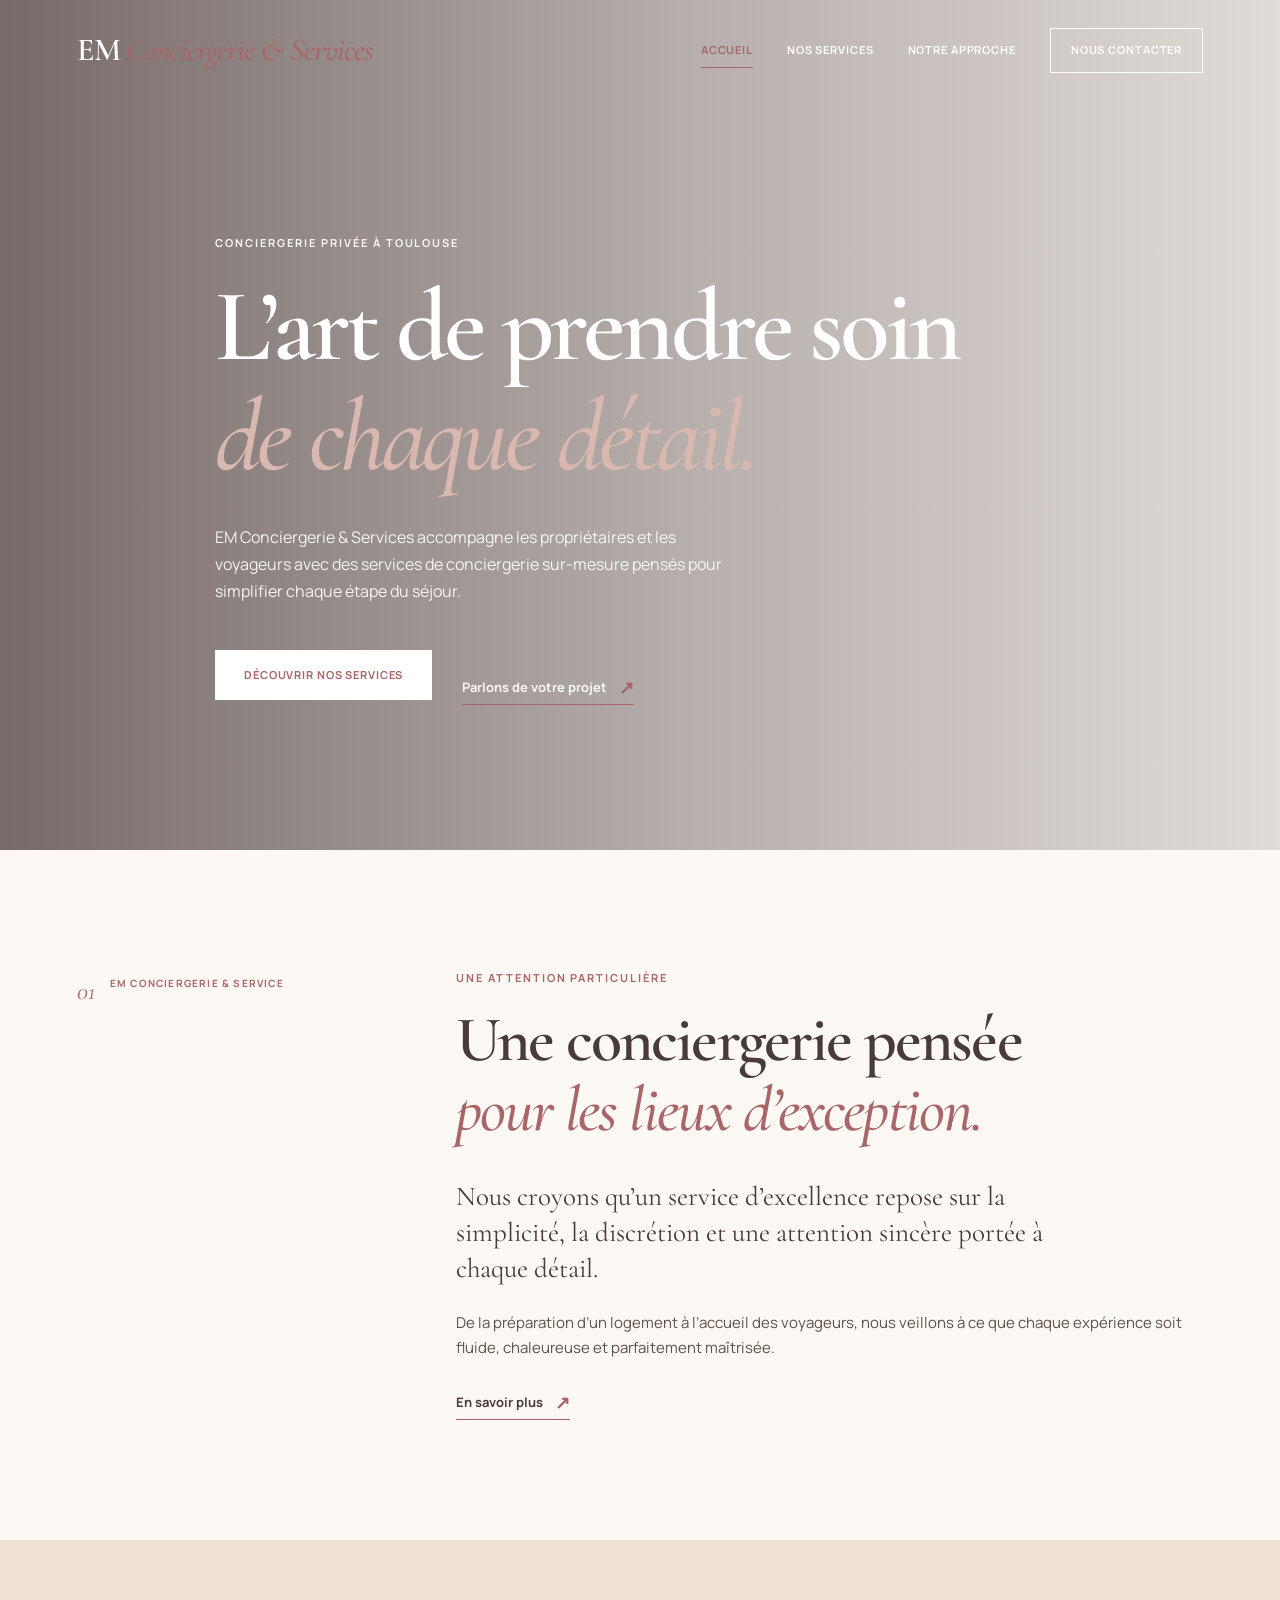
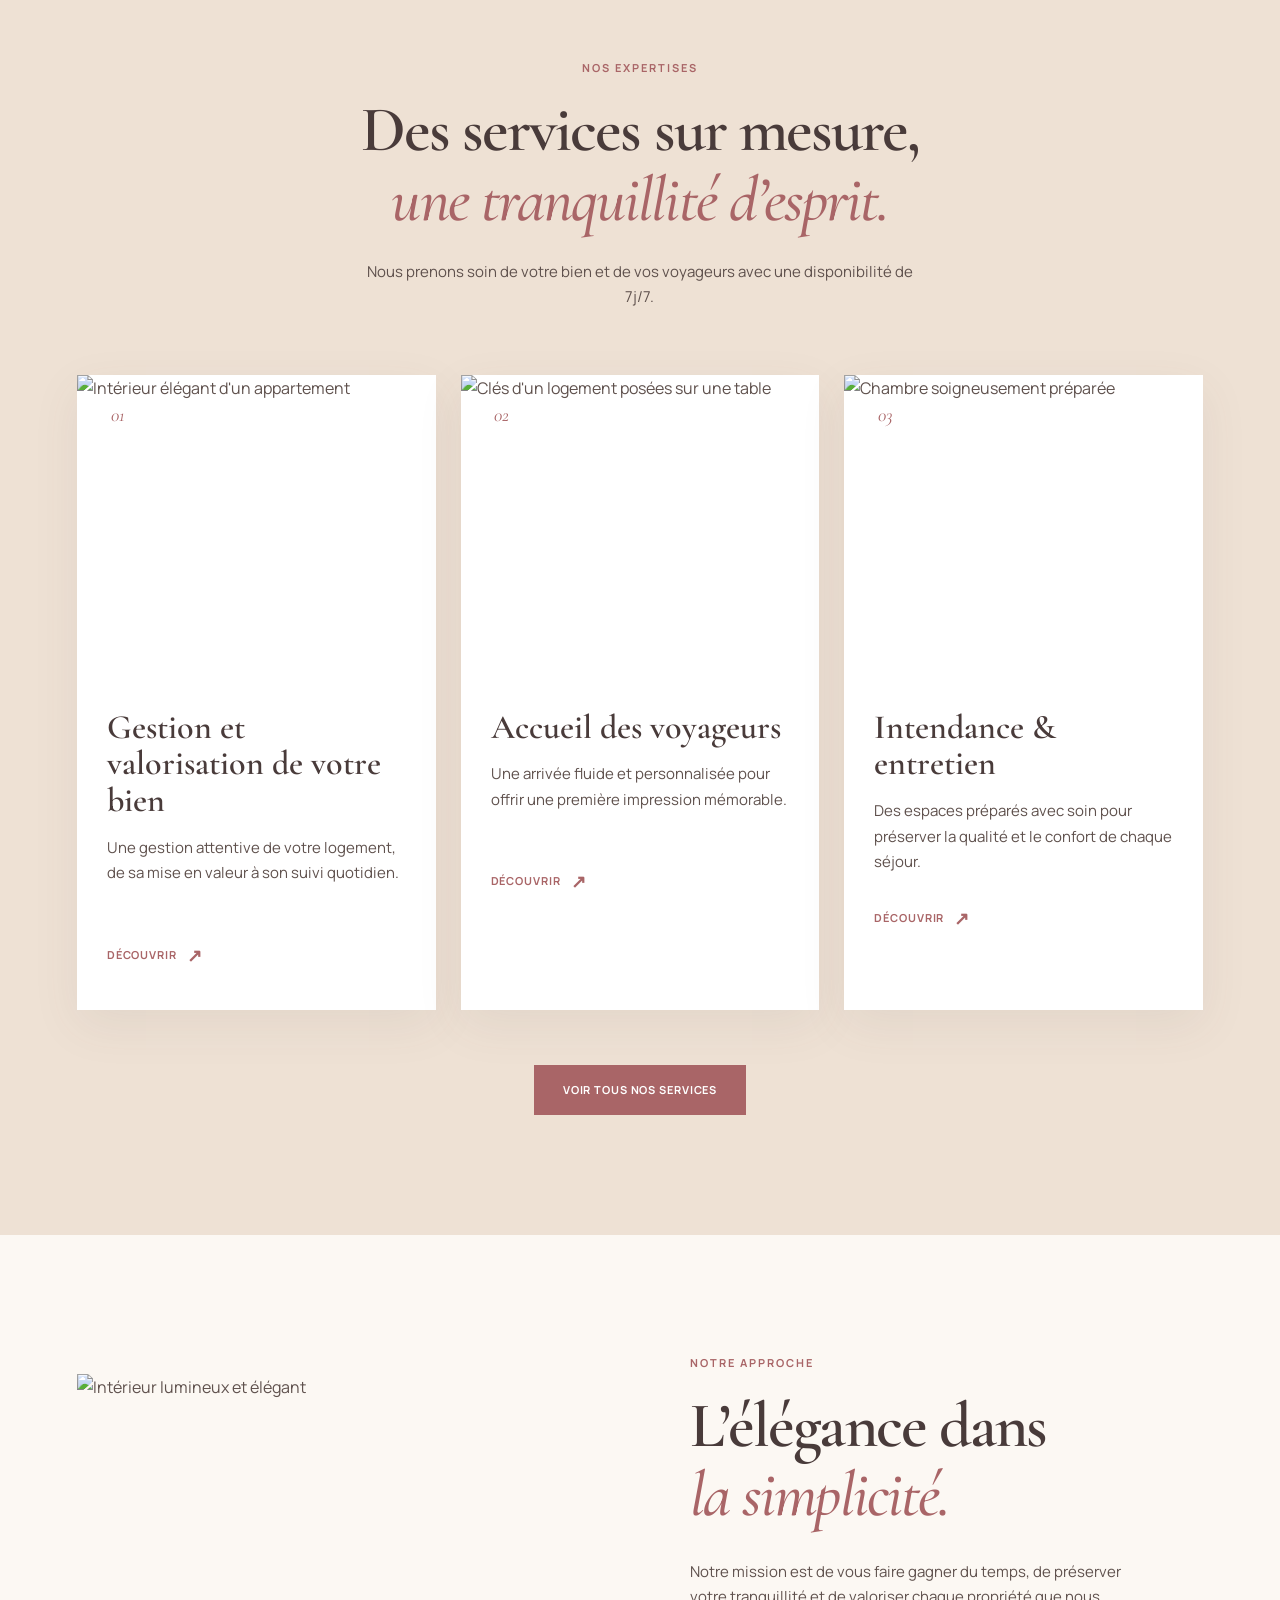
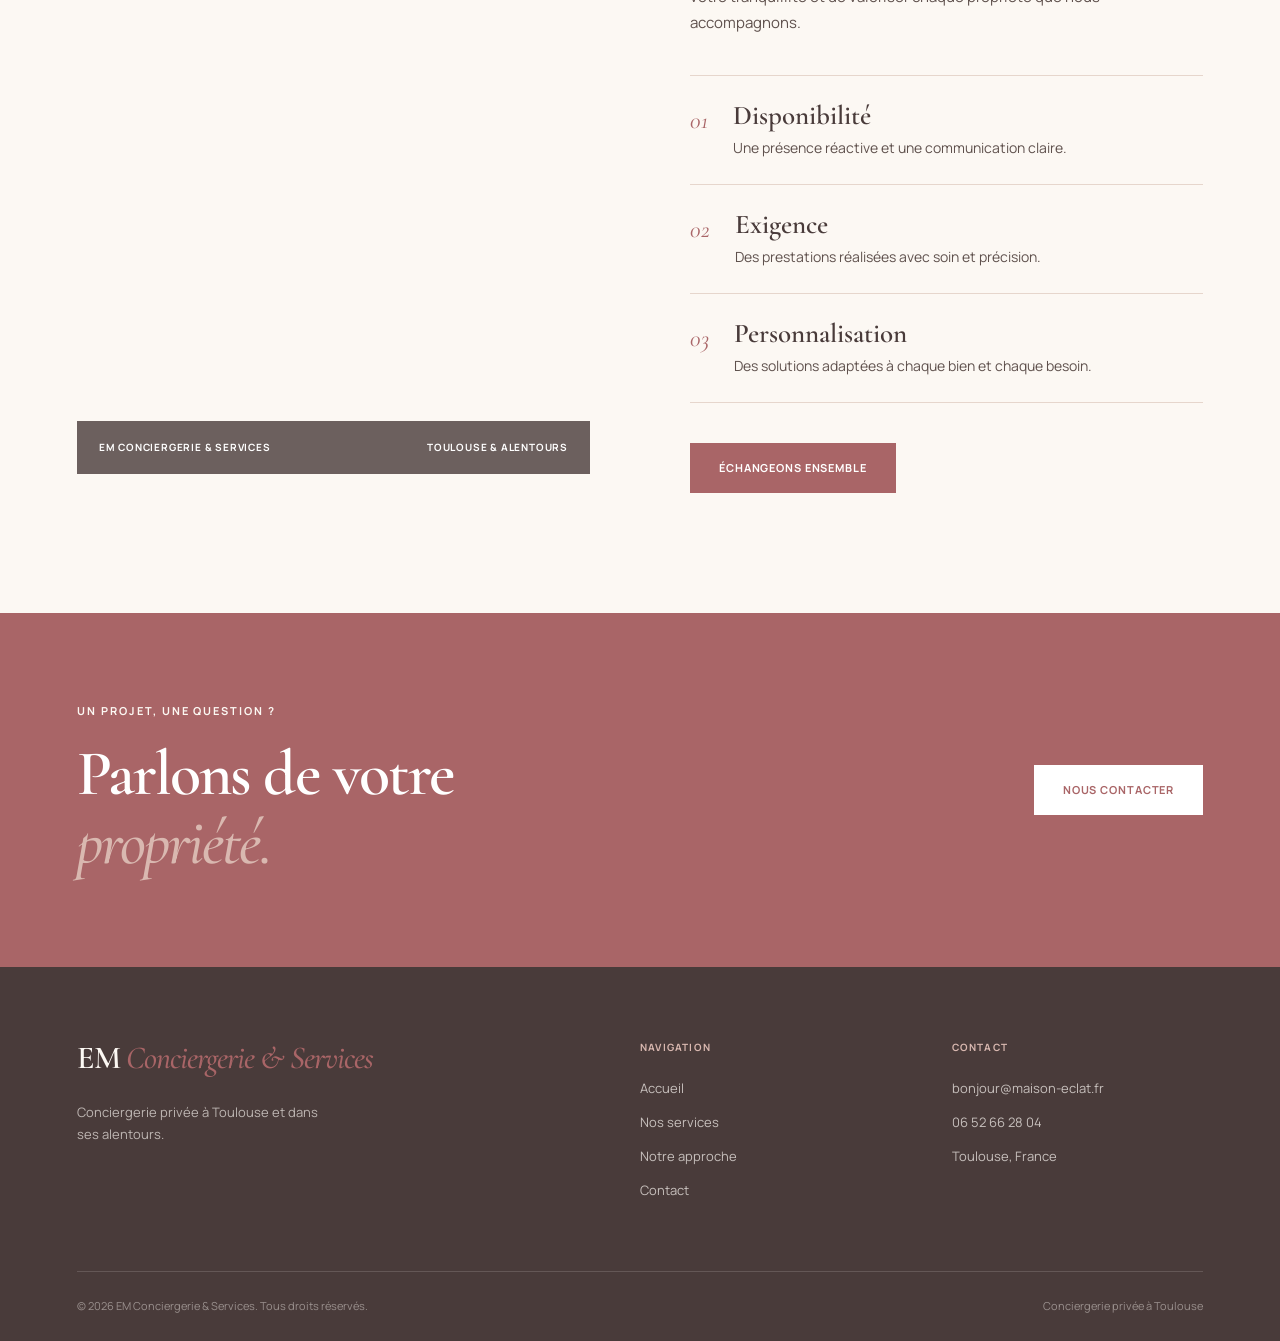
==== index.html @ eacdc38e "premier commit" ====
<!DOCTYPE html>
<html lang="fr">
<head>
  <meta charset="UTF-8">
  <meta name="viewport" content="width=device-width, initial-scale=1.0">

  <title>EM Conciergerie & Services | Conciergerie à Toulouse</title>

  <meta
    name="description"
    content="EM Conciergerie service, conciergerie privée à Toulouse. Accueil des voyageurs, intendance et services sur mesure."
  >

  <link rel="preconnect" href="https://fonts.googleapis.com">
  <link rel="preconnect" href="https://fonts.gstatic.com" crossorigin>

  <link
    href="https://fonts.googleapis.com/css2?family=Cormorant+Garamond:wght@400;500;600;700&family=Manrope:wght@400;500;600;700&display=swap"
    rel="stylesheet"
  >

  <link rel="stylesheet" href="css/style.css">
</head>

<body>

  <!-- Navigation -->
  <header class="site-header">
    <div class="container navigation">

      <a href="index.html" class="logo">
        EM <span>Conciergerie & Services</span>
        </a>
        
        <button
        class="menu-toggle"
        id="menu-toggle"
        aria-label="Ouvrir le menu"
        aria-expanded="false"
      >
        <span></span>
        <span></span>
        <span></span>
      </button>

      <nav class="main-nav" id="main-nav">
        <a href="index.html" class="active">Accueil</a>
        <a href="services.html">Nos services</a>
        <a href="#approche">Notre approche</a>
        <a href="contact.html" class="nav-button">Nous contacter</a>
      </nav>

    </div>
  </header>


  <main>

    <!-- Hero -->
    <section class="hero">
      <div class="hero-overlay"></div>

      <div class="container hero-content">
        <p class="eyebrow light-text">Conciergerie privée à Toulouse</p>

        <h1>
          L’art de prendre soin
          <span>de chaque détail.</span>
        </h1>

        <p class="hero-description">
          EM Conciergerie & Services accompagne les propriétaires et les voyageurs
          avec des services de conciergerie sur-mesure pensés pour simplifier 
          chaque étape du séjour.
        </p>

        <div class="hero-actions">
          <a href="services.html" class="button button-light">
            Découvrir nos services
          </a>

          <a href="contact.html" class="text-link light-text">
            Parlons de votre projet
            <span>↗</span>
          </a>
        </div>
      </div>
    </section>


    <!-- Introduction -->
    <section class="intro section-padding">
      <div class="container intro-grid">

        <div class="section-label">
          <span>01</span>
          <p>EM Conciergerie & Service</p>
        </div>

        <div class="intro-content">
          <p class="eyebrow">Une attention particulière</p>

          <h2>
            Une conciergerie pensée
            <span>pour les lieux d’exception.</span>
          </h2>

          <p class="large-text">
            Nous croyons qu’un service d’excellence repose sur la simplicité,
            la discrétion et une attention sincère portée à chaque détail.
          </p>

          <p>
            De la préparation d’un logement à l’accueil des voyageurs,
            nous veillons à ce que chaque expérience soit fluide,
            chaleureuse et parfaitement maîtrisée.
          </p>

          <a href="services.html" class="text-link">
            En savoir plus
            <span>↗</span>
          </a>
        </div>

      </div>
    </section>


    <!-- Services aperçu -->
    <section class="services-preview section-beige section-padding">
      <div class="container">

        <div class="section-heading centered">
          <p class="eyebrow">Nos expertises</p>

          <h2>
            Des services sur mesure,
            <span>une tranquillité d’esprit.</span>
          </h2>

          <p>
            Nous prenons soin de votre bien et de vos voyageurs
            avec une disponibilité de 7j/7.
          </p>
        </div>

        <div class="services-grid">

          <article class="service-card">
            <div class="service-number">01</div>

            <div class="service-image">
              <img
                src="images/service-location.jpg"
                alt="Intérieur élégant d'un appartement"
              >
            </div>

            <div class="service-card-content">
              <h3>Gestion et valorisation de votre bien</h3>

              <p>
                Une gestion attentive de votre logement,
                de sa mise en valeur à son suivi quotidien.
              </p>

              <a href="services.html" class="card-link">
                Découvrir <span>↗</span>
              </a>
            </div>
          </article>


          <article class="service-card">
            <div class="service-number">02</div>

            <div class="service-image">
              <img
                src="images/service-accueil.jpg"
                alt="Clés d'un logement posées sur une table"
              >
            </div>

            <div class="service-card-content">
              <h3>Accueil des voyageurs</h3>

              <p>
                Une arrivée fluide et personnalisée pour offrir
                une première impression mémorable.
              </p>

              <a href="services.html" class="card-link">
                Découvrir <span>↗</span>
              </a>
            </div>
          </article>


          <article class="service-card">
            <div class="service-number">03</div>

            <div class="service-image">
              <img
                src="images/service-menage.jpg"
                alt="Chambre soigneusement préparée"
              >
            </div>

            <div class="service-card-content">
              <h3>Intendance & entretien</h3>

              <p>
                Des espaces préparés avec soin pour préserver
                la qualité et le confort de chaque séjour.
              </p>

              <a href="services.html" class="card-link">
                Découvrir <span>↗</span>
              </a>
            </div>
          </article>

        </div>

        <div class="center-button">
          <a href="services.html" class="button button-dark">
            Voir tous nos services
          </a>
        </div>

      </div>
    </section>


    <!-- Approche -->
    <section class="approach section-padding" id="approche">
      <div class="container approach-grid">

        <div class="approach-image">
          <img
            src="images/hero.jpg"
            alt="Intérieur lumineux et élégant"
          >
          <div class="image-caption">
            <span>EM Conciergerie & Services</span>
            <span>Toulouse & alentours</span>
          </div>
        </div>

        <div class="approach-content">
          <p class="eyebrow">Notre approche</p>

          <h2>
            L’élégance dans
            <span>la simplicité.</span>
          </h2>

          <p>
            Notre mission est de vous faire gagner du temps,
            de préserver votre tranquillité et de valoriser
            chaque propriété que nous accompagnons.
          </p>

          <div class="approach-list">

            <div class="approach-item">
              <span>01</span>
              <div>
                <h3>Disponibilité</h3>
                <p>
                  Une présence réactive et une communication claire.
                </p>
              </div>
            </div>

            <div class="approach-item">
              <span>02</span>
              <div>
                <h3>Exigence</h3>
                <p>
                  Des prestations réalisées avec soin et précision.
                </p>
              </div>
            </div>

            <div class="approach-item">
              <span>03</span>
              <div>
                <h3>Personnalisation</h3>
                <p>
                  Des solutions adaptées à chaque bien et chaque besoin.
                </p>
              </div>
            </div>

          </div>

          <a href="contact.html" class="button button-dark">
            Échangeons ensemble
          </a>
        </div>

      </div>
    </section>


    <!-- Bandeau contact -->
    <section class="contact-banner">
      <div class="container contact-banner-content">
        <div>
          <p class="eyebrow light-text">Un projet, une question ?</p>

          <h2>
            Parlons de votre
            <span>propriété.</span>
          </h2>
        </div>

        <a href="contact.html" class="button button-light">
          Nous contacter
        </a>
      </div>
    </section>

  </main>


  <!-- Footer -->
  <footer class="site-footer">
    <div class="container footer-grid">

      <div class="footer-brand">
        <a href="index.html" class="logo">
          EM <span>Conciergerie & Services</span>
        </a>

        <p>
          Conciergerie privée à Toulouse
          et dans ses alentours.
        </p>
      </div>

      <div class="footer-column">
        <h3>Navigation</h3>
        <a href="index.html">Accueil</a>
        <a href="services.html">Nos services</a>
        <a href="#approche">Notre approche</a>
        <a href="contact.html">Contact</a>
      </div>

      <div class="footer-column">
        <h3>Contact</h3>
        <a href="mailto:bonjour@maison-eclat.fr">
          bonjour@maison-eclat.fr
        </a>
        <a href="tel:+33600000000">
          06 52 66 28 04
        </a>
        <p>Toulouse, France</p>
      </div>

    </div>

    <div class="container footer-bottom">
      <p>© 2026 EM Conciergerie & Services. Tous droits réservés.</p>
      <p>Conciergerie privée à Toulouse</p>
    </div>
  </footer>


  <script src="js/script.js"></script>
</body>
</html>
---- css/style.css ----
/* ========================================
   VARIABLES DE COULEURS
======================================== */

:root {
  --fond: #FCF8F3;
  --fond-blanc: #FFFFFF;
  --fond-sable: #EEE1D4;

  --rose-principal: #A96567;
  --rose-poudre: #D9B8B0;
  --champagne-rose: #B9937A;

  --texte: #5F514D;
  --texte-fonce: #493B3A;
  --bordure: #E6D6CC;

  --ombre: 0 15px 45px rgba(95, 81, 77, 0.08);
}


/* ========================================
   RESET & BASE
======================================== */

* {
  margin: 0;
  padding: 0;
  box-sizing: border-box;
}

html {
  scroll-behavior: smooth;
}

body {
  font-family: 'Manrope', sans-serif;
  background-color: var(--fond);
  color: var(--texte);
  line-height: 1.7;
  overflow-x: hidden;
}

body.menu-open {
  overflow: hidden;
}

img {
  display: block;
  width: 100%;
  height: 100%;
  object-fit: cover;
}

a {
  color: inherit;
  text-decoration: none;
}

button,
input,
textarea,
select {
  font: inherit;
}

button {
  cursor: pointer;
}

ul {
  list-style: none;
}

h1,
h2,
h3 {
  font-family: 'Cormorant Garamond', serif;
  color: var(--texte-fonce);
  font-weight: 600;
  line-height: 1.08;
}

h1 span,
h2 span {
  display: block;
  color: var(--rose-principal);
  font-style: italic;
  font-weight: 500;
}

p {
  font-size: 15px;
}

.container {
  width: min(1180px, 88%);
  margin: 0 auto;
}

.section-padding {
  padding: 120px 0;
}

.section-beige {
  background-color: var(--fond-sable);
}

.centered {
  text-align: center;
}


/* ========================================
   TEXTES UTILITAIRES
======================================== */

.eyebrow {
  margin-bottom: 20px;
  color: var(--rose-principal);
  font-size: 11px;
  font-weight: 700;
  letter-spacing: 0.18em;
  line-height: 1.4;
  text-transform: uppercase;
}

.light-text {
  color: var(--fond) !important;
}

.text-link {
  display: inline-flex;
  align-items: center;
  gap: 12px;
  margin-top: 30px;
  padding-bottom: 6px;
  border-bottom: 1px solid var(--rose-principal);
  color: var(--texte-fonce);
  font-size: 13px;
  font-weight: 700;
  transition: gap 0.3s ease, color 0.3s ease;
}

.text-link span {
  color: var(--rose-principal);
  font-size: 18px;
  line-height: 1;
}

.text-link:hover {
  gap: 18px;
  color: var(--rose-principal);
}


/* ========================================
   BOUTONS
======================================== */

.button {
  display: inline-flex;
  align-items: center;
  justify-content: center;
  min-height: 50px;
  padding: 14px 28px;
  border: 1px solid transparent;
  font-size: 11px;
  font-weight: 700;
  letter-spacing: 0.08em;
  text-align: center;
  text-transform: uppercase;
  transition:
    background-color 0.3s ease,
    color 0.3s ease,
    border-color 0.3s ease,
    transform 0.3s ease;
}

.button:hover {
  transform: translateY(-2px);
}

.button-dark {
  background-color: var(--rose-principal);
  border-color: var(--rose-principal);
  color: var(--fond-blanc);
}

.button-dark:hover {
  background-color: var(--texte-fonce);
  border-color: var(--texte-fonce);
}

.button-light {
  background-color: var(--fond-blanc);
  border-color: var(--fond-blanc);
  color: var(--rose-principal);
}

.button-light:hover {
  background-color: transparent;
  color: var(--fond-blanc);
}


/* ========================================
   HEADER & NAVIGATION
======================================== */

.site-header {
  position: absolute;
  z-index: 100;
  top: 0;
  left: 0;
  width: 100%;
  padding: 28px 0;
  color: var(--fond-blanc);
}

.solid-header {
  position: relative;
  background-color: var(--fond-blanc);
  color: var(--texte-fonce);
  border-bottom: 1px solid var(--bordure);
}

.navigation {
  display: flex;
  align-items: center;
  justify-content: space-between;
}

.logo {
  color: inherit;
  font-family: 'Cormorant Garamond', serif;
  font-size: 32px;
  font-weight: 600;
  letter-spacing: -0.03em;
  line-height: 1;
}

.logo span {
  color: var(--rose-principal);
  font-style: italic;
  font-weight: 500;
}

.main-nav {
  display: flex;
  align-items: center;
  gap: 34px;
}

.main-nav a {
  position: relative;
  color: inherit;
  font-size: 11px;
  font-weight: 700;
  letter-spacing: 0.08em;
  text-transform: uppercase;
  transition: color 0.3s ease;
}

.main-nav a:not(.nav-button)::after {
  position: absolute;
  right: 0;
  bottom: -8px;
  left: 0;
  height: 1px;
  background-color: currentColor;
  content: '';
  opacity: 0;
  transform: scaleX(0);
  transition: opacity 0.3s ease, transform 0.3s ease;
}

.main-nav a:hover,
.main-nav a.active {
  color: var(--rose-principal);
}

.main-nav a:not(.nav-button):hover::after,
.main-nav a:not(.nav-button).active::after {
  opacity: 1;
  transform: scaleX(1);
}

.nav-button {
  padding: 12px 20px;
  border: 1px solid currentColor;
}

.nav-button:hover,
.nav-button.active {
  background-color: var(--rose-principal);
  border-color: var(--rose-principal);
  color: var(--fond-blanc) !important;
}

.menu-toggle {
  display: none;
  width: 35px;
  height: 35px;
  padding: 5px;
  background: transparent;
  border: none;
}

.menu-toggle span {
  display: block;
  width: 25px;
  height: 1px;
  margin: 6px 0;
  background-color: currentColor;
  transition: transform 0.3s ease, opacity 0.3s ease;
}


/* ========================================
   HERO ACCUEIL
======================================== */

.hero {
  position: relative;
  display: flex;
  align-items: center;
  min-height: 850px;
  background-image: url('../images/hero.jpg');
  background-position: center;
  background-size: cover;
  color: var(--fond-blanc);
}

.hero-overlay {
  position: absolute;
  inset: 0;
  background:
    linear-gradient(
      90deg,
      rgba(73, 59, 58, 0.75) 0%,
      rgba(73, 59, 58, 0.38) 55%,
      rgba(73, 59, 58, 0.15) 100%
    );
}

.hero-content {
  position: relative;
  z-index: 1;
  max-width: 850px;
  padding-top: 90px;
}

.hero h1 {
  max-width: 850px;
  color: var(--fond-blanc);
  font-size: clamp(58px, 8vw, 105px);
  letter-spacing: -0.04em;
}

.hero h1 span {
  color: var(--rose-poudre);
}

.hero-description {
  max-width: 520px;
  margin-top: 32px;
  color: rgba(255, 255, 255, 0.9);
  font-size: 16px;
}

.hero-actions {
  display: flex;
  align-items: center;
  flex-wrap: wrap;
  gap: 30px;
  margin-top: 40px;
}


/* ========================================
   INTRODUCTION
======================================== */

.intro-grid {
  display: grid;
  grid-template-columns: 1fr 2.5fr;
  gap: 80px;
}

.section-label {
  display: flex;
  align-items: flex-start;
  gap: 15px;
  color: var(--rose-principal);
}

.section-label span {
  font-family: 'Cormorant Garamond', serif;
  font-size: 25px;
  font-style: italic;
}

.section-label p {
  padding-top: 5px;
  font-size: 10px;
  font-weight: 700;
  letter-spacing: 0.12em;
  text-transform: uppercase;
}

.intro-content {
  max-width: 780px;
}

.intro-content h2 {
  max-width: 750px;
  margin-bottom: 35px;
  font-size: clamp(45px, 5vw, 72px);
  letter-spacing: -0.03em;
}

.intro-content .large-text {
  max-width: 650px;
  margin-bottom: 22px;
  color: var(--texte-fonce);
  font-family: 'Cormorant Garamond', serif;
  font-size: 27px;
  line-height: 1.35;
}


/* ========================================
   TITRES DE SECTION
======================================== */

.section-heading {
  max-width: 700px;
  margin: 0 auto 65px;
}

.section-heading h2 {
  margin-bottom: 25px;
  font-size: clamp(45px, 5vw, 70px);
  letter-spacing: -0.03em;
}

.section-heading > p:last-child {
  max-width: 550px;
  margin: 0 auto;
}


/* ========================================
   CARTES SERVICES
======================================== */

.services-grid {
  display: grid;
  grid-template-columns: repeat(3, 1fr);
  gap: 25px;
}

.service-card {
  position: relative;
  background-color: var(--fond-blanc);
  box-shadow: var(--ombre);
}

.service-number {
  position: absolute;
  z-index: 2;
  top: 20px;
  left: 20px;
  display: flex;
  align-items: center;
  justify-content: center;
  width: 42px;
  height: 42px;
  background-color: var(--fond-blanc);
  color: var(--rose-principal);
  font-family: 'Cormorant Garamond', serif;
  font-size: 19px;
  font-style: italic;
}

.service-image {
  height: 300px;
  overflow: hidden;
}

.service-image img {
  transition: transform 0.6s ease;
}

.service-card:hover .service-image img {
  transform: scale(1.05);
}

.service-card-content {
  padding: 35px 30px 40px;
}

.service-card-content h3 {
  margin-bottom: 15px;
  font-size: 34px;
}

.service-card-content p {
  min-height: 80px;
}

.card-link {
  display: inline-flex;
  align-items: center;
  gap: 10px;
  margin-top: 25px;
  color: var(--rose-principal);
  font-size: 11px;
  font-weight: 700;
  letter-spacing: 0.08em;
  text-transform: uppercase;
}

.card-link span {
  font-size: 18px;
  transition: transform 0.3s ease;
}

.card-link:hover span {
  transform: translateX(5px);
}

.center-button {
  display: flex;
  justify-content: center;
  margin-top: 55px;
}


/* ========================================
   APPROCHE
======================================== */

.approach-grid {
  display: grid;
  grid-template-columns: 1fr 1fr;
  align-items: center;
  gap: 100px;
}

.approach-image {
  position: relative;
  height: 700px;
}

.image-caption {
  position: absolute;
  right: 0;
  bottom: 0;
  left: 0;
  display: flex;
  justify-content: space-between;
  padding: 18px 22px;
  background-color: rgba(73, 59, 58, 0.8);
  color: var(--fond-blanc);
  font-size: 10px;
  font-weight: 700;
  letter-spacing: 0.08em;
  text-transform: uppercase;
}

.approach-content h2 {
  margin-bottom: 30px;
  font-size: clamp(45px, 5vw, 70px);
  letter-spacing: -0.03em;
}

.approach-content > p:not(.eyebrow) {
  max-width: 470px;
  margin-bottom: 40px;
}

.approach-list {
  margin-bottom: 40px;
  border-top: 1px solid var(--bordure);
}

.approach-item {
  display: flex;
  gap: 25px;
  padding: 25px 0;
  border-bottom: 1px solid var(--bordure);
}

.approach-item > span {
  color: var(--rose-principal);
  font-family: 'Cormorant Garamond', serif;
  font-size: 24px;
  font-style: italic;
}

.approach-item h3 {
  margin-bottom: 5px;
  font-size: 27px;
}

.approach-item p {
  font-size: 14px;
}


/* ========================================
   BANDEAU CONTACT
======================================== */

.contact-banner {
  background-color: var(--rose-principal);
  color: var(--fond-blanc);
}

.contact-banner-content {
  display: flex;
  align-items: center;
  justify-content: space-between;
  gap: 50px;
  padding-top: 90px;
  padding-bottom: 90px;
}

.contact-banner h2 {
  color: var(--fond-blanc);
  font-size: clamp(45px, 5vw, 70px);
  letter-spacing: -0.03em;
}

.contact-banner h2 span {
  color: var(--rose-poudre);
}


/* ========================================
   HERO DES PAGES INTERNES
======================================== */

.page-hero {
  display: flex;
  align-items: flex-end;
  min-height: 580px;
  padding: 100px 0;
  background:
    linear-gradient(
      90deg,
      rgba(73, 59, 58, 0.8),
      rgba(73, 59, 58, 0.35)
    ),
    url('../images/hero.jpg') center/cover no-repeat;
}

.page-hero-content {
  max-width: 850px;
  color: var(--fond-blanc);
}

.page-hero .eyebrow {
  color: var(--rose-poudre);
}

.page-hero h1 {
  color: var(--fond-blanc);
  font-size: clamp(52px, 7vw, 90px);
  letter-spacing: -0.04em;
}

.page-hero h1 span {
  color: var(--rose-poudre);
}

.page-hero-content > p:last-child {
  max-width: 550px;
  margin-top: 30px;
  color: rgba(255, 255, 255, 0.9);
  font-size: 16px;
}


/* ========================================
   SERVICES PAGE
======================================== */

.service-detail {
  display: grid;
  grid-template-columns: 1fr 1fr;
  align-items: center;
  gap: 100px;
  padding: 100px 0;
  border-bottom: 1px solid var(--bordure);
}

.service-detail:first-child {
  padding-top: 0;
}

.service-detail:last-child {
  border-bottom: none;
}

.service-detail.reverse .service-detail-image {
  order: 2;
}

.service-detail.reverse .service-detail-content {
  order: 1;
}

.service-detail-image {
  height: 570px;
  overflow: hidden;
}

.service-detail-content h2 {
  margin-bottom: 25px;
  font-size: clamp(45px, 5vw, 68px);
  letter-spacing: -0.03em;
}

.service-detail-content > p:not(.eyebrow) {
  max-width: 480px;
  margin-bottom: 30px;
}

.check-list {
  display: flex;
  flex-direction: column;
  gap: 12px;
}

.check-list li {
  position: relative;
  padding-left: 25px;
  font-size: 14px;
}

.check-list li::before {
  position: absolute;
  top: 10px;
  left: 0;
  width: 8px;
  height: 1px;
  background-color: var(--rose-principal);
  content: '';
}


/* ========================================
   CONTACT PAGE
======================================== */

.contact-page-hero {
  min-height: 520px;
}

.contact-section {
  background-color: var(--fond);
}

.contact-grid {
  display: grid;
  grid-template-columns: 0.9fr 1.1fr;
  gap: 100px;
}

.contact-information h2 {
  margin-bottom: 30px;
  font-size: clamp(45px, 5vw, 70px);
  letter-spacing: -0.03em;
}

.contact-information > p:not(.eyebrow) {
  max-width: 450px;
  margin-bottom: 45px;
}

.contact-details {
  border-top: 1px solid var(--bordure);
}

.contact-detail {
  padding: 22px 0;
  border-bottom: 1px solid var(--bordure);
}

.contact-detail-label {
  display: block;
  margin-bottom: 6px;
  color: var(--rose-principal);
  font-size: 10px;
  font-weight: 700;
  letter-spacing: 0.12em;
  text-transform: uppercase;
}

.contact-detail a,
.contact-detail p {
  color: var(--texte-fonce);
  font-size: 15px;
}

.contact-detail a:hover {
  color: var(--rose-principal);
}

.contact-form-wrapper {
  padding: 45px;
  background-color: var(--fond-blanc);
  box-shadow: var(--ombre);
}

.contact-form {
  display: flex;
  flex-direction: column;
  gap: 25px;
}

.form-row {
  display: grid;
  grid-template-columns: 1fr 1fr;
  gap: 20px;
}

.form-group {
  display: flex;
  flex-direction: column;
  gap: 9px;
}

.form-group label {
  color: var(--texte-fonce);
  font-size: 11px;
  font-weight: 700;
  letter-spacing: 0.06em;
  text-transform: uppercase;
}

.form-group input,
.form-group select,
.form-group textarea {
  width: 100%;
  padding: 15px 16px;
  background-color: var(--fond);
  border: 1px solid var(--bordure);
  border-radius: 0;
  color: var(--texte-fonce);
  outline: none;
  transition: border-color 0.3s ease;
}

.form-group input:focus,
.form-group select:focus,
.form-group textarea:focus {
  border-color: var(--rose-principal);
}

.form-group textarea {
  min-height: 150px;
  resize: vertical;
}

.form-group input::placeholder,
.form-group textarea::placeholder {
  color: #A59A95;
}

.form-note {
  color: #8A7C76;
  font-size: 11px;
  line-height: 1.6;
}

.form-success {
  display: none;
  padding: 15px;
  background-color: var(--fond-sable);
  color: var(--rose-principal);
  font-size: 13px;
}

.form-success.visible {
  display: block;
}


/* ========================================
   FOOTER
======================================== */

.site-footer {
  background-color: var(--texte-fonce);
  color: var(--fond);
  padding: 75px 0 25px;
}

.footer-grid {
  display: grid;
  grid-template-columns: 2fr 1fr 1fr;
  gap: 60px;
  padding-bottom: 70px;
}

.footer-brand .logo {
  color: var(--fond);
}

.footer-brand p {
  max-width: 250px;
  margin-top: 25px;
  color: rgba(252, 248, 243, 0.65);
  font-size: 13px;
}

.footer-column {
  display: flex;
  flex-direction: column;
  align-items: flex-start;
  gap: 12px;
}

.footer-column h3 {
  margin-bottom: 12px;
  color: var(--rose-poudre);
  font-family: 'Manrope', sans-serif;
  font-size: 10px;
  font-weight: 700;
  letter-spacing: 0.12em;
  text-transform: uppercase;
}

.footer-column a,
.footer-column p {
  color: rgba(252, 248, 243, 0.7);
  font-size: 13px;
  transition: color 0.3s ease;
}

.footer-column a:hover {
  color: var(--rose-poudre);
}

.footer-bottom {
  display: flex;
  justify-content: space-between;
  gap: 30px;
  padding-top: 25px;
  border-top: 1px solid rgba(252, 248, 243, 0.15);
}

.footer-bottom p {
  color: rgba(252, 248, 243, 0.45);
  font-size: 11px;
}


/* ========================================
   RESPONSIVE TABLETTE
======================================== */

@media (max-width: 1000px) {
  .section-padding {
    padding: 90px 0;
  }

  .main-nav {
    gap: 20px;
  }

  .intro-grid {
    gap: 40px;
  }

  .approach-grid,
  .contact-grid {
    gap: 50px;
  }

  .service-detail {
    gap: 50px;
  }

  .approach-image {
    height: 550px;
  }

  .footer-grid {
    gap: 35px;
  }
}


/* ========================================
   RESPONSIVE MOBILE
======================================== */

@media (max-width: 768px) {
  .container {
    width: min(90%, 550px);
  }

  .section-padding {
    padding: 75px 0;
  }

  .site-header {
    padding: 22px 0;
  }

  .logo {
    font-size: 29px;
  }

  .menu-toggle {
    position: relative;
    z-index: 102;
    display: block;
  }

  .main-nav {
    position: fixed;
    z-index: 101;
    inset: 0;
    display: flex;
    flex-direction: column;
    align-items: center;
    justify-content: center;
    gap: 30px;
    background-color: var(--fond);
    color: var(--texte-fonce);
    opacity: 0;
    pointer-events: none;
    transform: translateY(-20px);
    transition: opacity 0.3s ease, transform 0.3s ease;
  }

  .main-nav.open {
    opacity: 1;
    pointer-events: auto;
    transform: translateY(0);
  }

  .main-nav a {
    font-size: 14px;
  }

  .nav-button {
    padding: 14px 24px;
  }

  .hero {
    min-height: 760px;
  }

  .hero-content {
    padding-top: 100px;
  }

  .hero h1 {
    font-size: clamp(52px, 14vw, 78px);
  }

  .hero-description {
    font-size: 15px;
  }

  .hero-actions {
    align-items: flex-start;
    flex-direction: column;
    gap: 25px;
  }

  .intro-grid,
  .approach-grid,
  .contact-grid,
  .service-detail {
    grid-template-columns: 1fr;
    gap: 45px;
  }

  .section-label {
    margin-bottom: -15px;
  }

  .intro-content h2,
  .approach-content h2,
  .contact-information h2 {
    font-size: 50px;
  }

  .intro-content .large-text {
    font-size: 24px;
  }

  .section-heading {
    margin-bottom: 40px;
  }

  .section-heading h2 {
    font-size: 50px;
  }

  .services-grid {
    grid-template-columns: 1fr;
    gap: 25px;
  }

  .service-image {
    height: 280px;
  }

  .service-card-content p {
    min-height: auto;
  }

  .approach-image {
    height: 480px;
  }

  .approach-content {
    order: 1;
  }

  .approach-image {
    order: 2;
  }

  .contact-banner-content {
    align-items: flex-start;
    flex-direction: column;
    padding-top: 70px;
    padding-bottom: 70px;
  }

  .contact-banner h2 {
    font-size: 50px;
  }

  .page-hero {
    min-height: 520px;
    padding: 80px 0;
  }

  .page-hero h1 {
    font-size: 58px;
  }

  .service-detail {
    padding: 70px 0;
  }

  .service-detail:first-child {
    padding-top: 0;
  }

  .service-detail.reverse .service-detail-image,
  .service-detail.reverse .service-detail-content {
    order: initial;
  }

  .service-detail-image {
    height: 400px;
  }

  .service-detail-content h2 {
    font-size: 52px;
  }

  .contact-form-wrapper {
    padding: 28px 22px;
  }

  .form-row {
    grid-template-columns: 1fr;
  }

  .footer-grid {
    grid-template-columns: 1fr;
    gap: 40px;
    padding-bottom: 45px;
  }

  .footer-bottom {
    align-items: flex-start;
    flex-direction: column;
    gap: 10px;
  }
}


/* ========================================
   PETITS ÉCRANS
======================================== */

@media (max-width: 420px) {
  .hero h1,
  .page-hero h1 {
    font-size: 49px;
  }

  .intro-content h2,
  .approach-content h2,
  .contact-information h2,
  .section-heading h2,
  .contact-banner h2 {
    font-size: 43px;
  }

  .service-detail-content h2 {
    font-size: 45px;
  }

  .button {
    width: 100%;
  }

  .text-link {
    font-size: 12px;
  }
}


/* ========================================
   ANIMATIONS
======================================== */

.fade-in {
  opacity: 0;
  transform: translateY(25px);
  transition:
    opacity 0.8s ease,
    transform 0.8s ease;
}

.fade-in.is-visible {
  opacity: 1;
  transform: translateY(0);
}
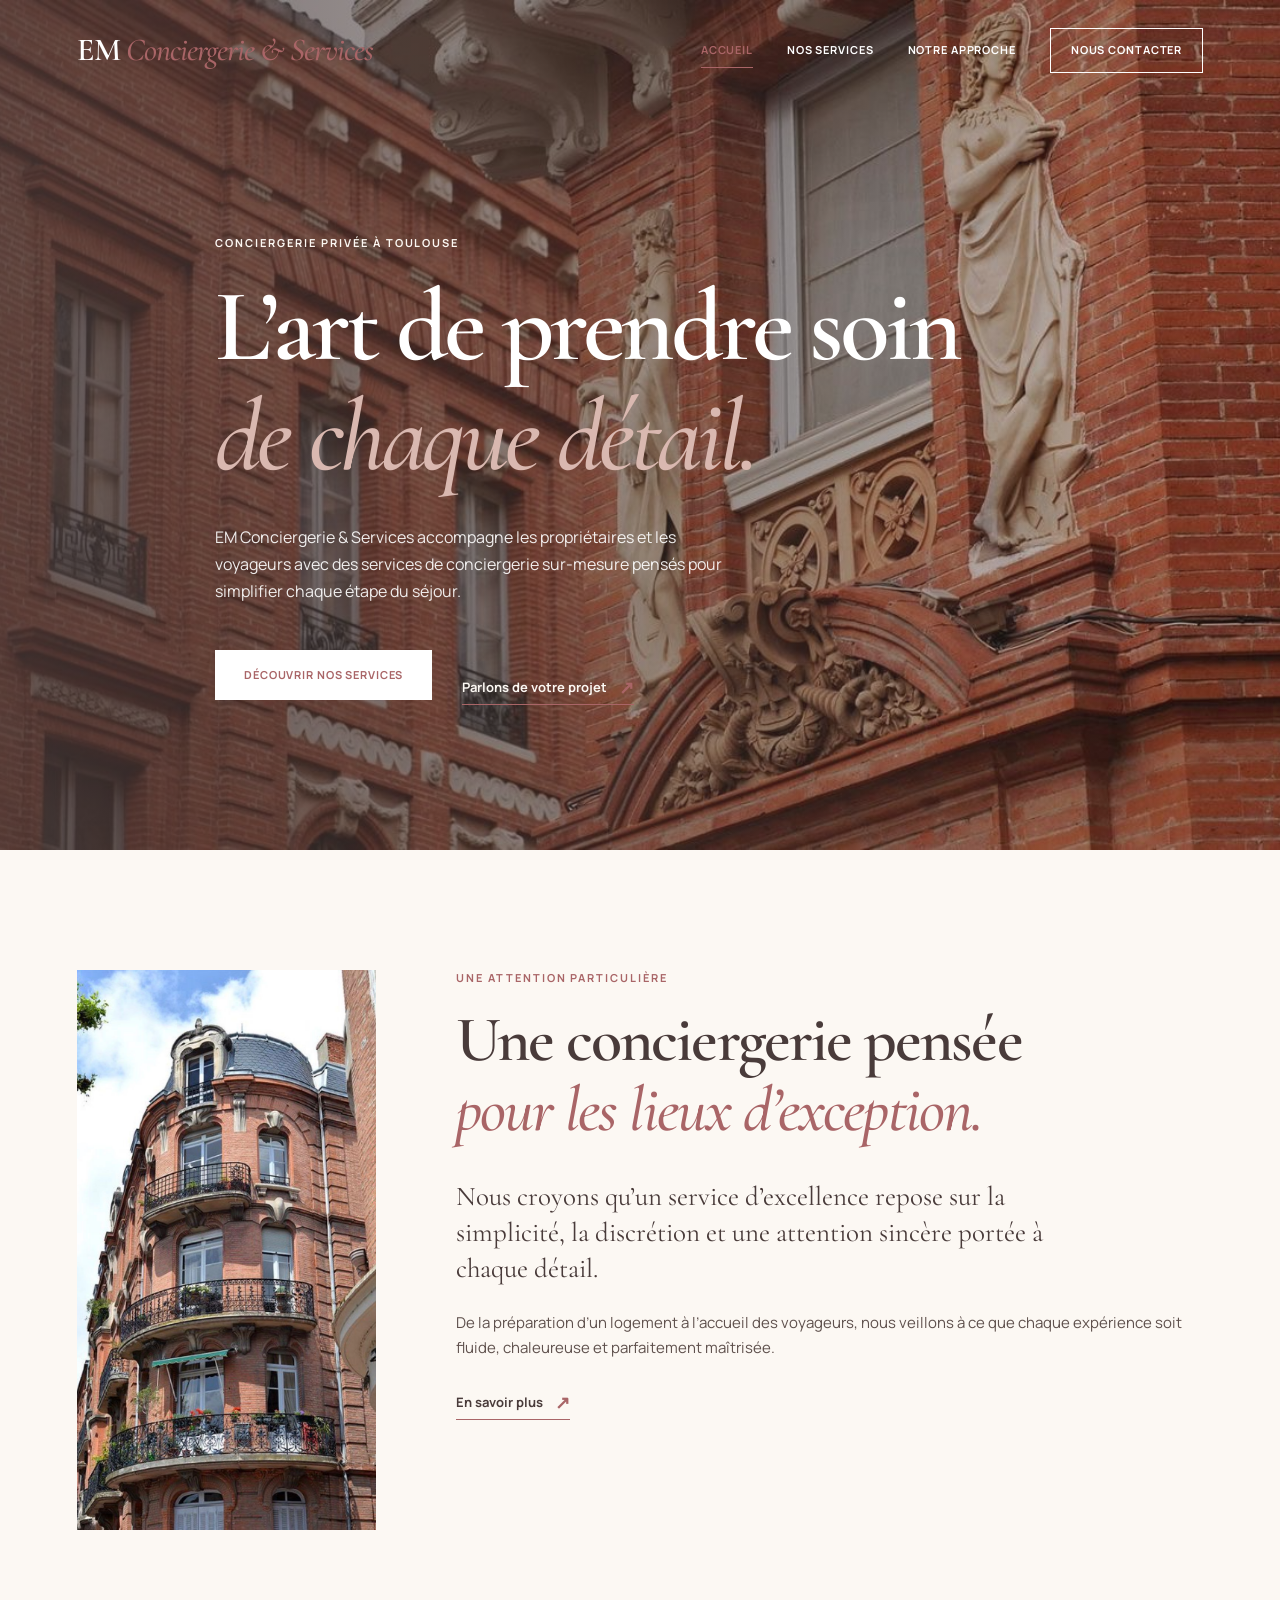
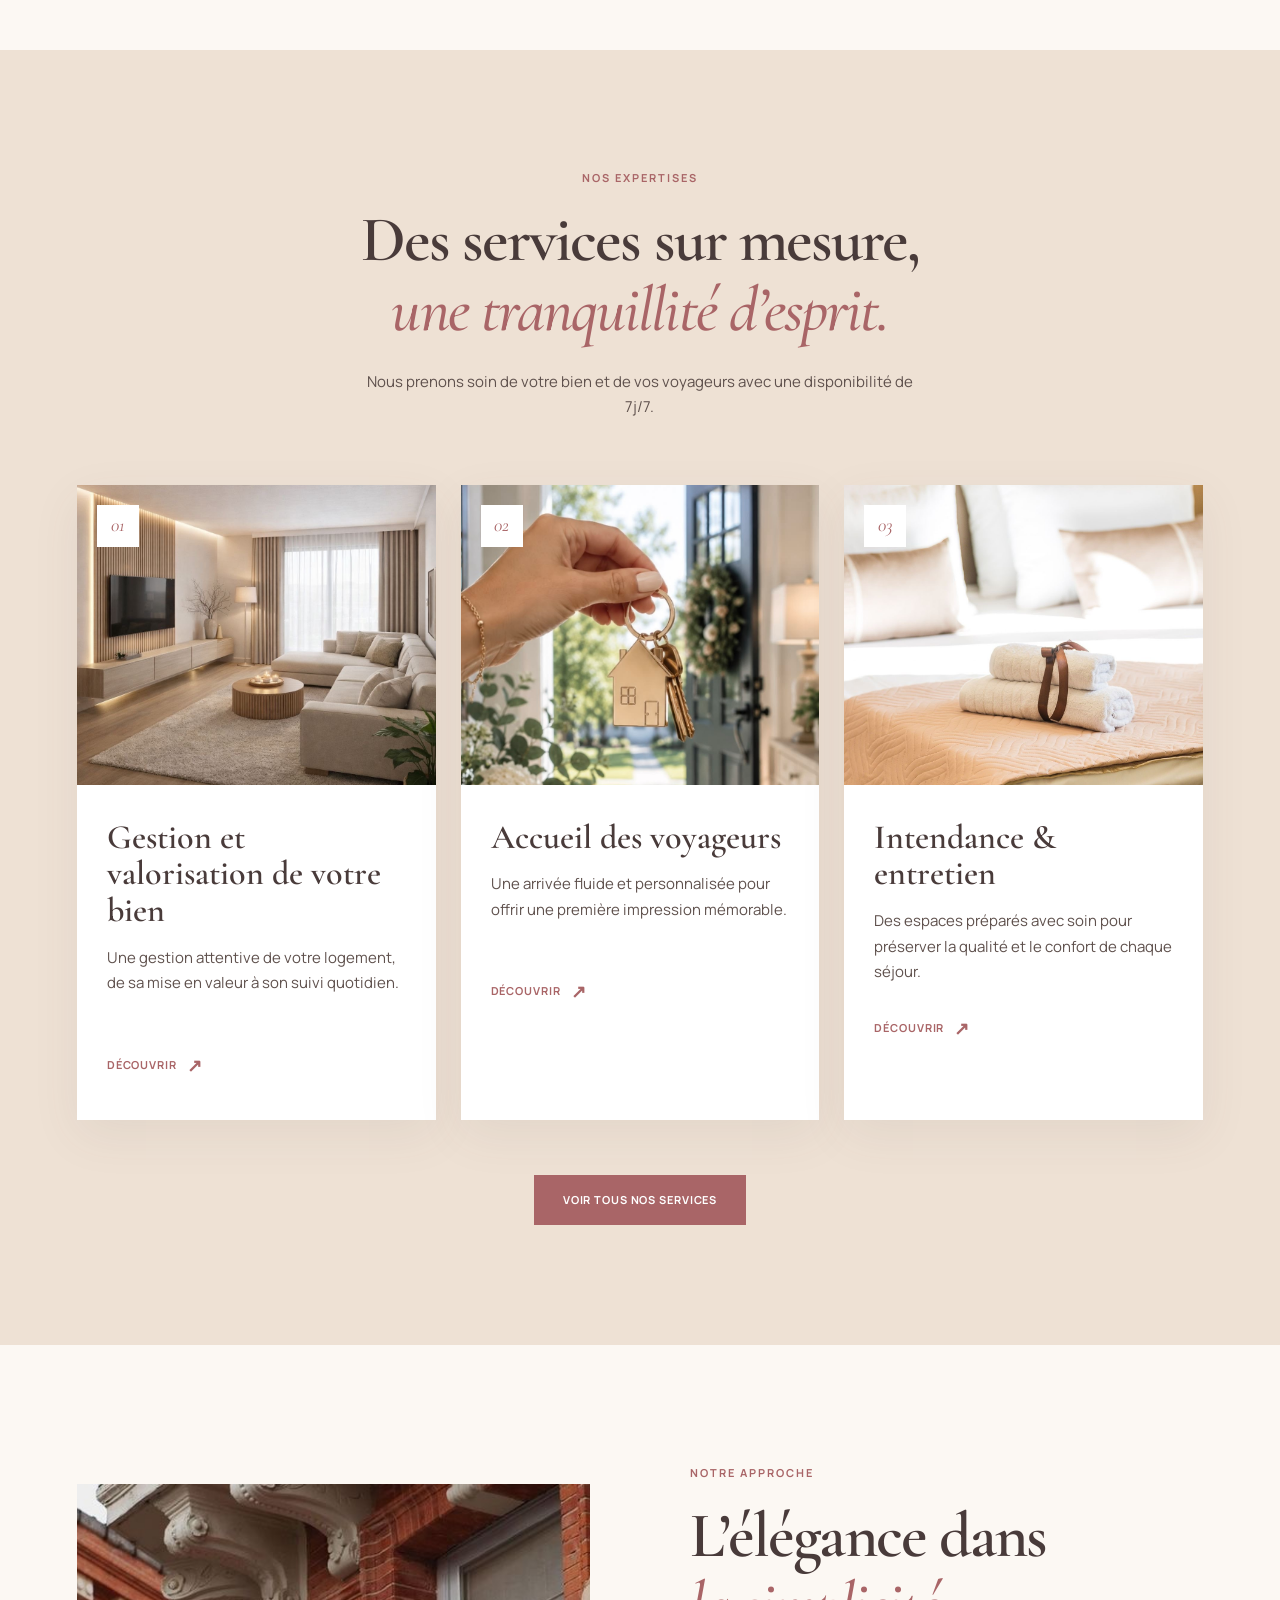
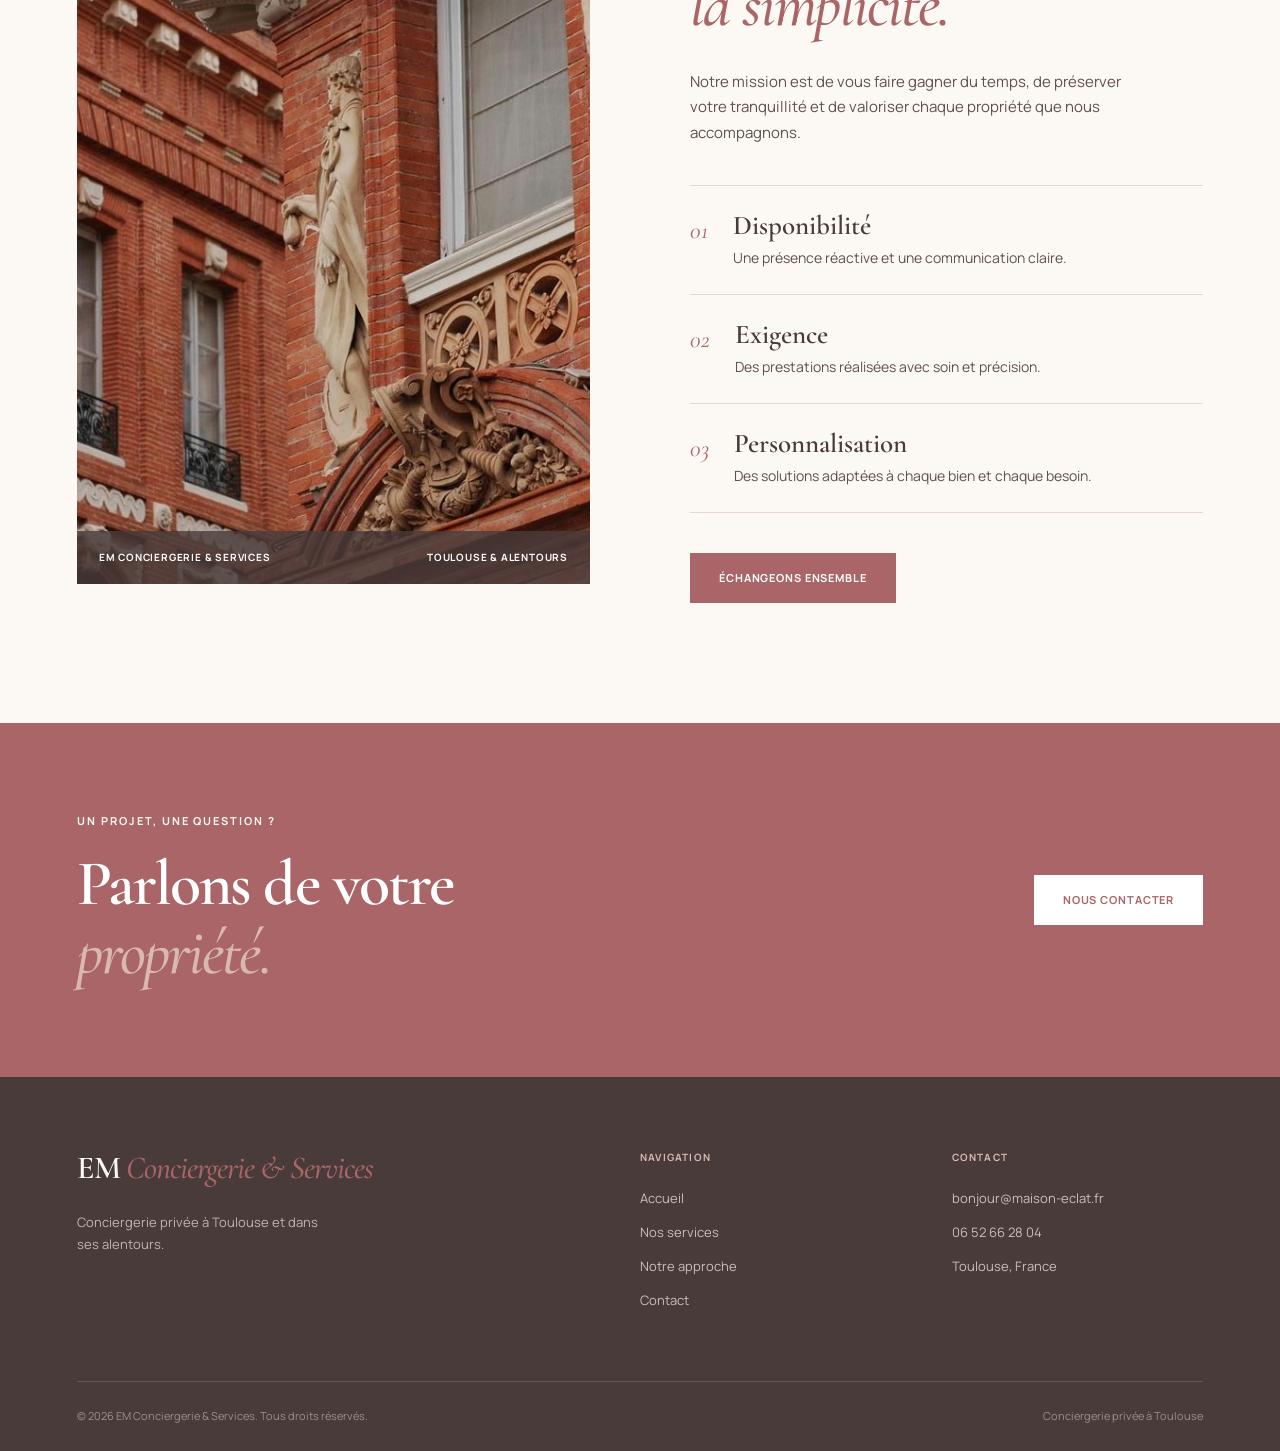
==== commit a811f68c: "ajout de photo" ====
--- a/index.html
+++ b/index.html
@@ -92,9 +92,8 @@
     <section class="intro section-padding">
       <div class="container intro-grid">
 
-        <div class="section-label">
-          <span>01</span>
-          <p>EM Conciergerie & Service</p>
+        <div class="intro-image">
+            <img src="images/service-conciergerie.jpg" alt="Service de conciergerie">
         </div>
 
         <div class="intro-content">
--- a/css/style.css
+++ b/css/style.css
@@ -1241,4 +1241,19 @@
 .fade-in.is-visible {
   opacity: 1;
   transform: translateY(0);
+}
+
+/* Image de la section Introduction */
+.intro-image {
+    width: 100%;
+    height: 560px;
+    overflow: hidden;
+}
+
+.intro-image img {
+    width: 100%;
+    height: 100%;
+    display: block;
+    object-fit: cover;
+    object-position: center;
 }
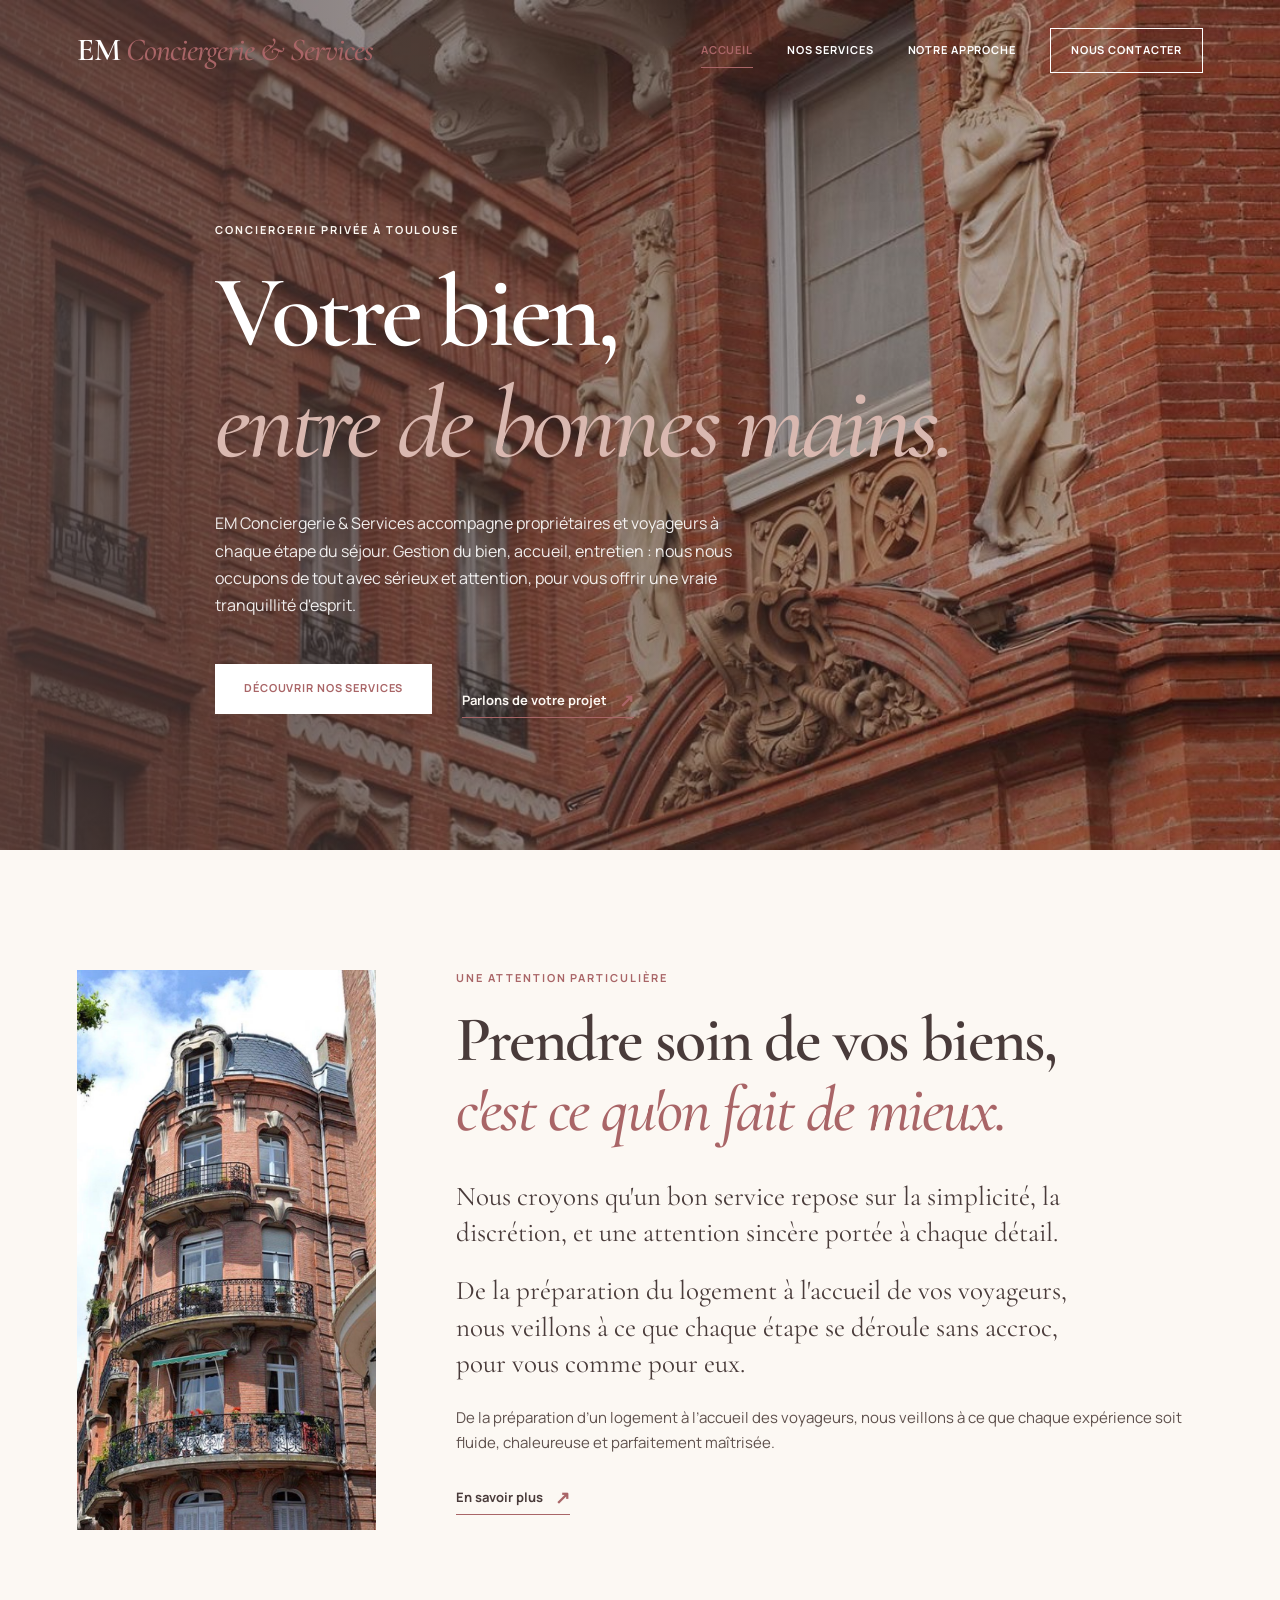
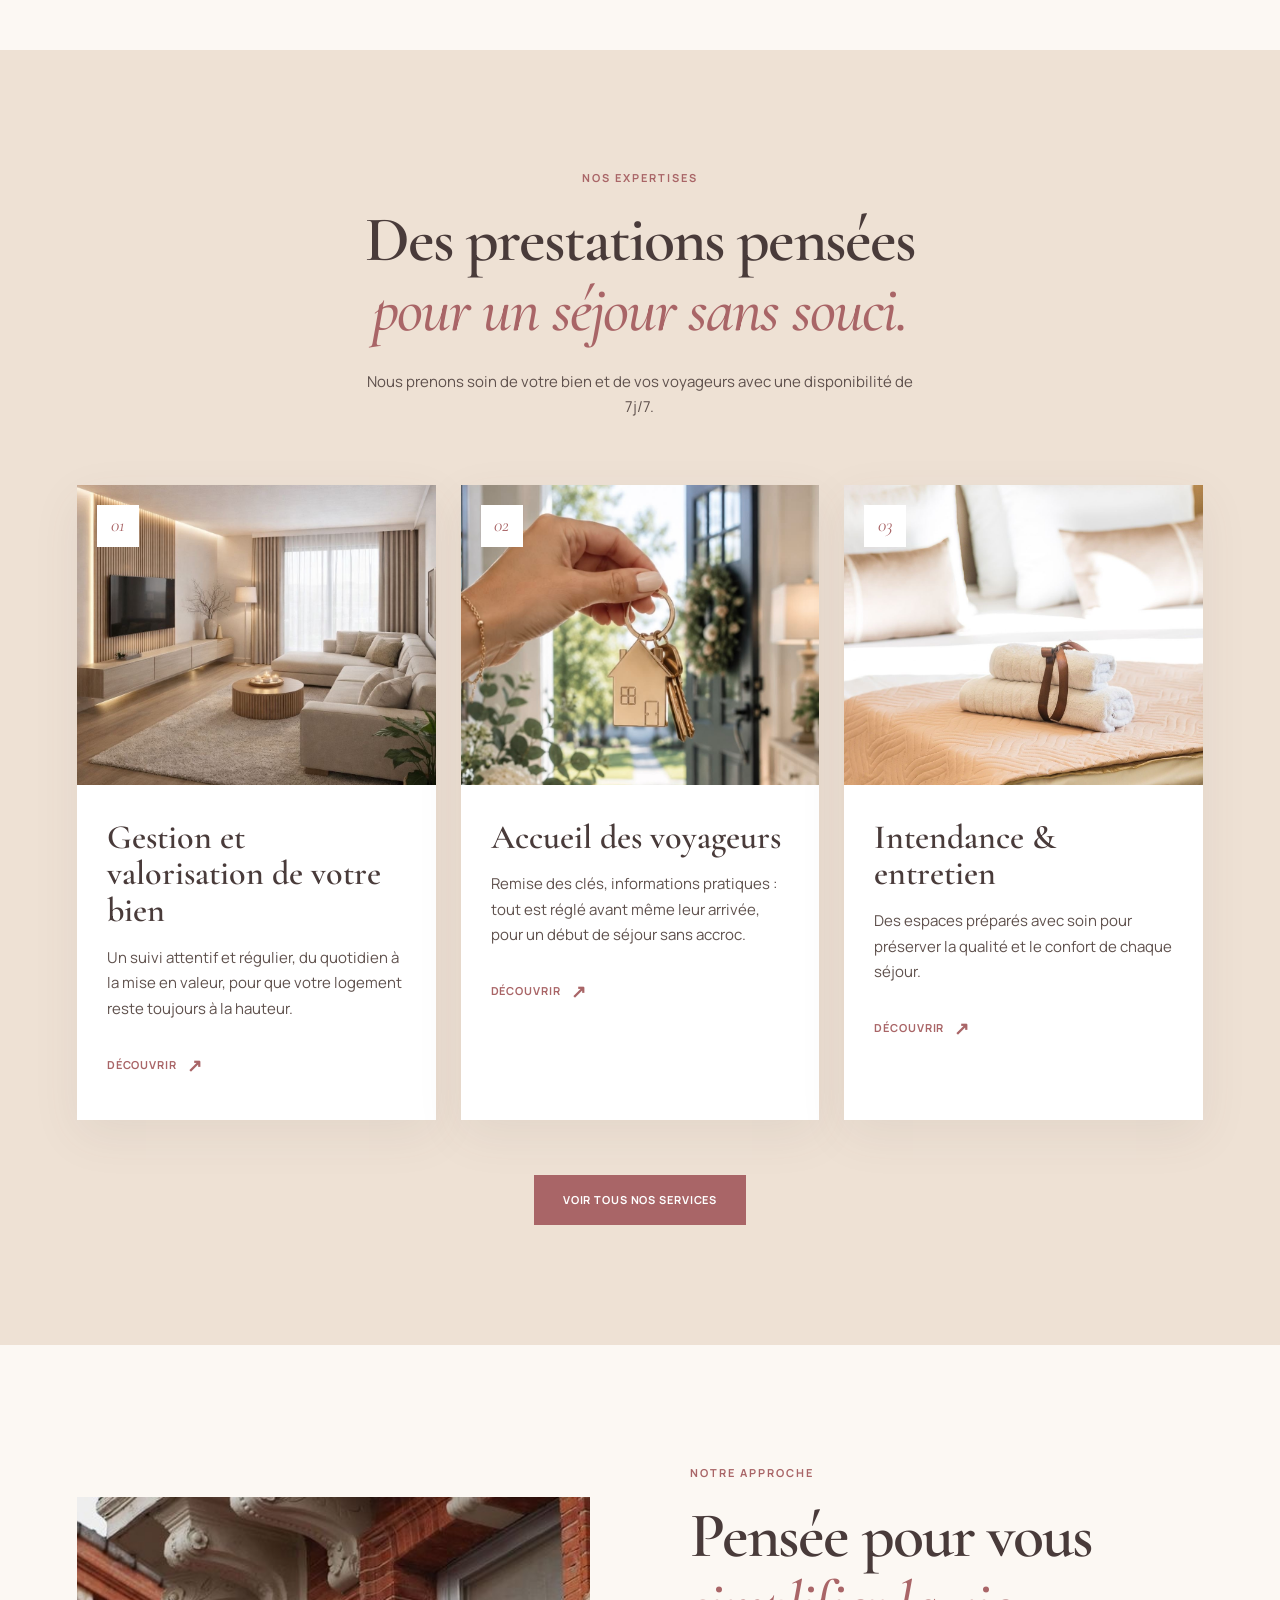
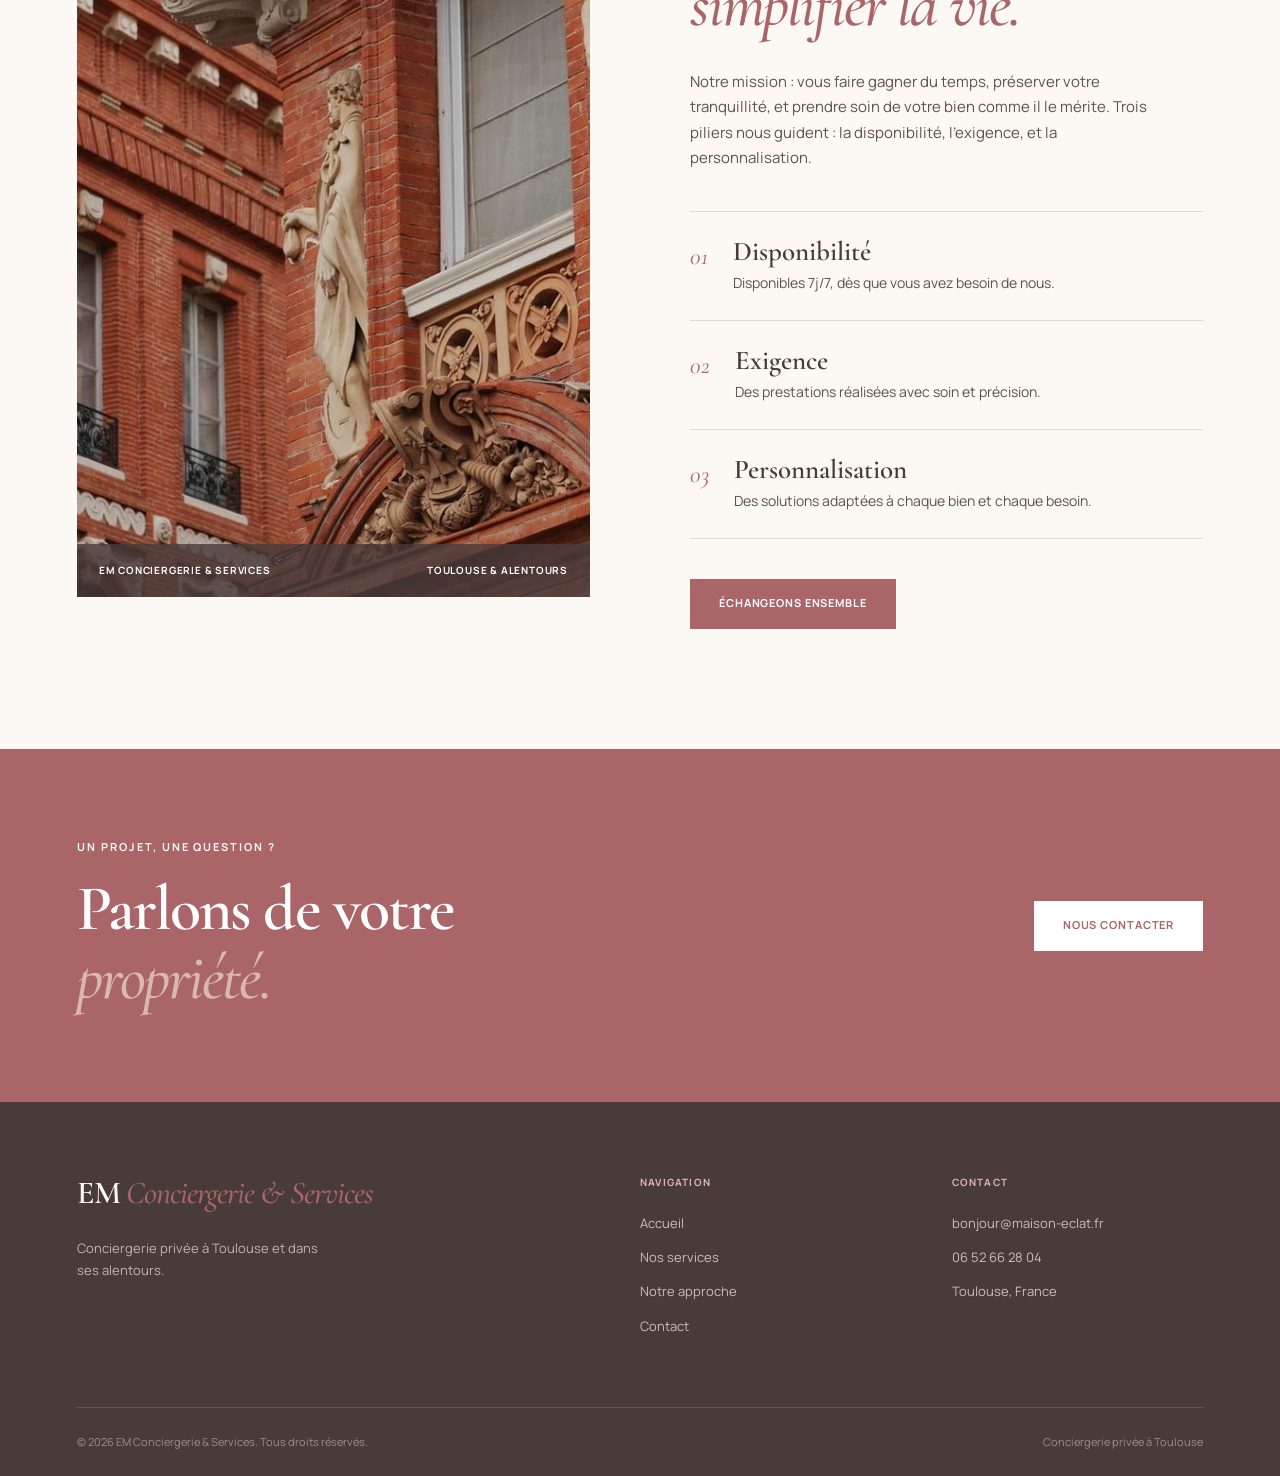
==== commit cffe3447: "nouvel essai pour clonage et modif" ====
--- a/index.html
+++ b/index.html
@@ -64,14 +64,15 @@
         <p class="eyebrow light-text">Conciergerie privée à Toulouse</p>
 
         <h1>
-          L’art de prendre soin
-          <span>de chaque détail.</span>
+          Votre bien,
+          <span>entre de bonnes mains.</span>
         </h1>
 
         <p class="hero-description">
-          EM Conciergerie & Services accompagne les propriétaires et les voyageurs
-          avec des services de conciergerie sur-mesure pensés pour simplifier 
-          chaque étape du séjour.
+          EM Conciergerie & Services accompagne propriétaires et 
+          voyageurs à chaque étape du séjour. Gestion du bien, accueil, 
+          entretien : nous nous occupons de tout avec sérieux et 
+          attention, pour vous offrir une vraie tranquillité d'esprit.
         </p>
 
         <div class="hero-actions">
@@ -100,13 +101,16 @@
           <p class="eyebrow">Une attention particulière</p>
 
           <h2>
-            Une conciergerie pensée
-            <span>pour les lieux d’exception.</span>
+            Prendre soin de vos biens, 
+            <span>c'est ce qu'on fait de mieux.</span>
           </h2>
 
           <p class="large-text">
-            Nous croyons qu’un service d’excellence repose sur la simplicité,
-            la discrétion et une attention sincère portée à chaque détail.
+            Nous croyons qu'un bon service repose sur la simplicité, la discrétion, et une attention sincère portée à chaque détail.
+          </p>
+
+          <p class="large-text">
+            De la préparation du logement à l'accueil de vos voyageurs, nous veillons à ce que chaque étape se déroule sans accroc, pour vous comme pour eux.
           </p>
 
           <p>
@@ -133,8 +137,8 @@
           <p class="eyebrow">Nos expertises</p>
 
           <h2>
-            Des services sur mesure,
-            <span>une tranquillité d’esprit.</span>
+            Des prestations pensées
+            <span>pour un séjour sans souci.</span>
           </h2>
 
           <p>
@@ -159,8 +163,8 @@
               <h3>Gestion et valorisation de votre bien</h3>
 
               <p>
-                Une gestion attentive de votre logement,
-                de sa mise en valeur à son suivi quotidien.
+                Un suivi attentif et régulier, du quotidien à la mise en valeur,
+                pour que votre logement reste toujours à la hauteur.
               </p>
 
               <a href="services.html" class="card-link">
@@ -184,8 +188,9 @@
               <h3>Accueil des voyageurs</h3>
 
               <p>
-                Une arrivée fluide et personnalisée pour offrir
-                une première impression mémorable.
+                Remise des clés, informations pratiques : tout 
+                est réglé avant même leur arrivée, pour un début de
+                séjour sans accroc.
               </p>
 
               <a href="services.html" class="card-link">
@@ -250,14 +255,12 @@
           <p class="eyebrow">Notre approche</p>
 
           <h2>
-            L’élégance dans
-            <span>la simplicité.</span>
+            Pensée pour vous 
+            <span>simplifier la vie.</span>
           </h2>
 
           <p>
-            Notre mission est de vous faire gagner du temps,
-            de préserver votre tranquillité et de valoriser
-            chaque propriété que nous accompagnons.
+            Notre mission : vous faire gagner du temps, préserver votre tranquillité, et prendre soin de votre bien comme il le mérite. Trois piliers nous guident : la disponibilité, l'exigence, et la personnalisation.
           </p>
 
           <div class="approach-list">
@@ -267,7 +270,7 @@
               <div>
                 <h3>Disponibilité</h3>
                 <p>
-                  Une présence réactive et une communication claire.
+                  Disponibles 7j/7, dès que vous avez besoin de nous.
                 </p>
               </div>
             </div>
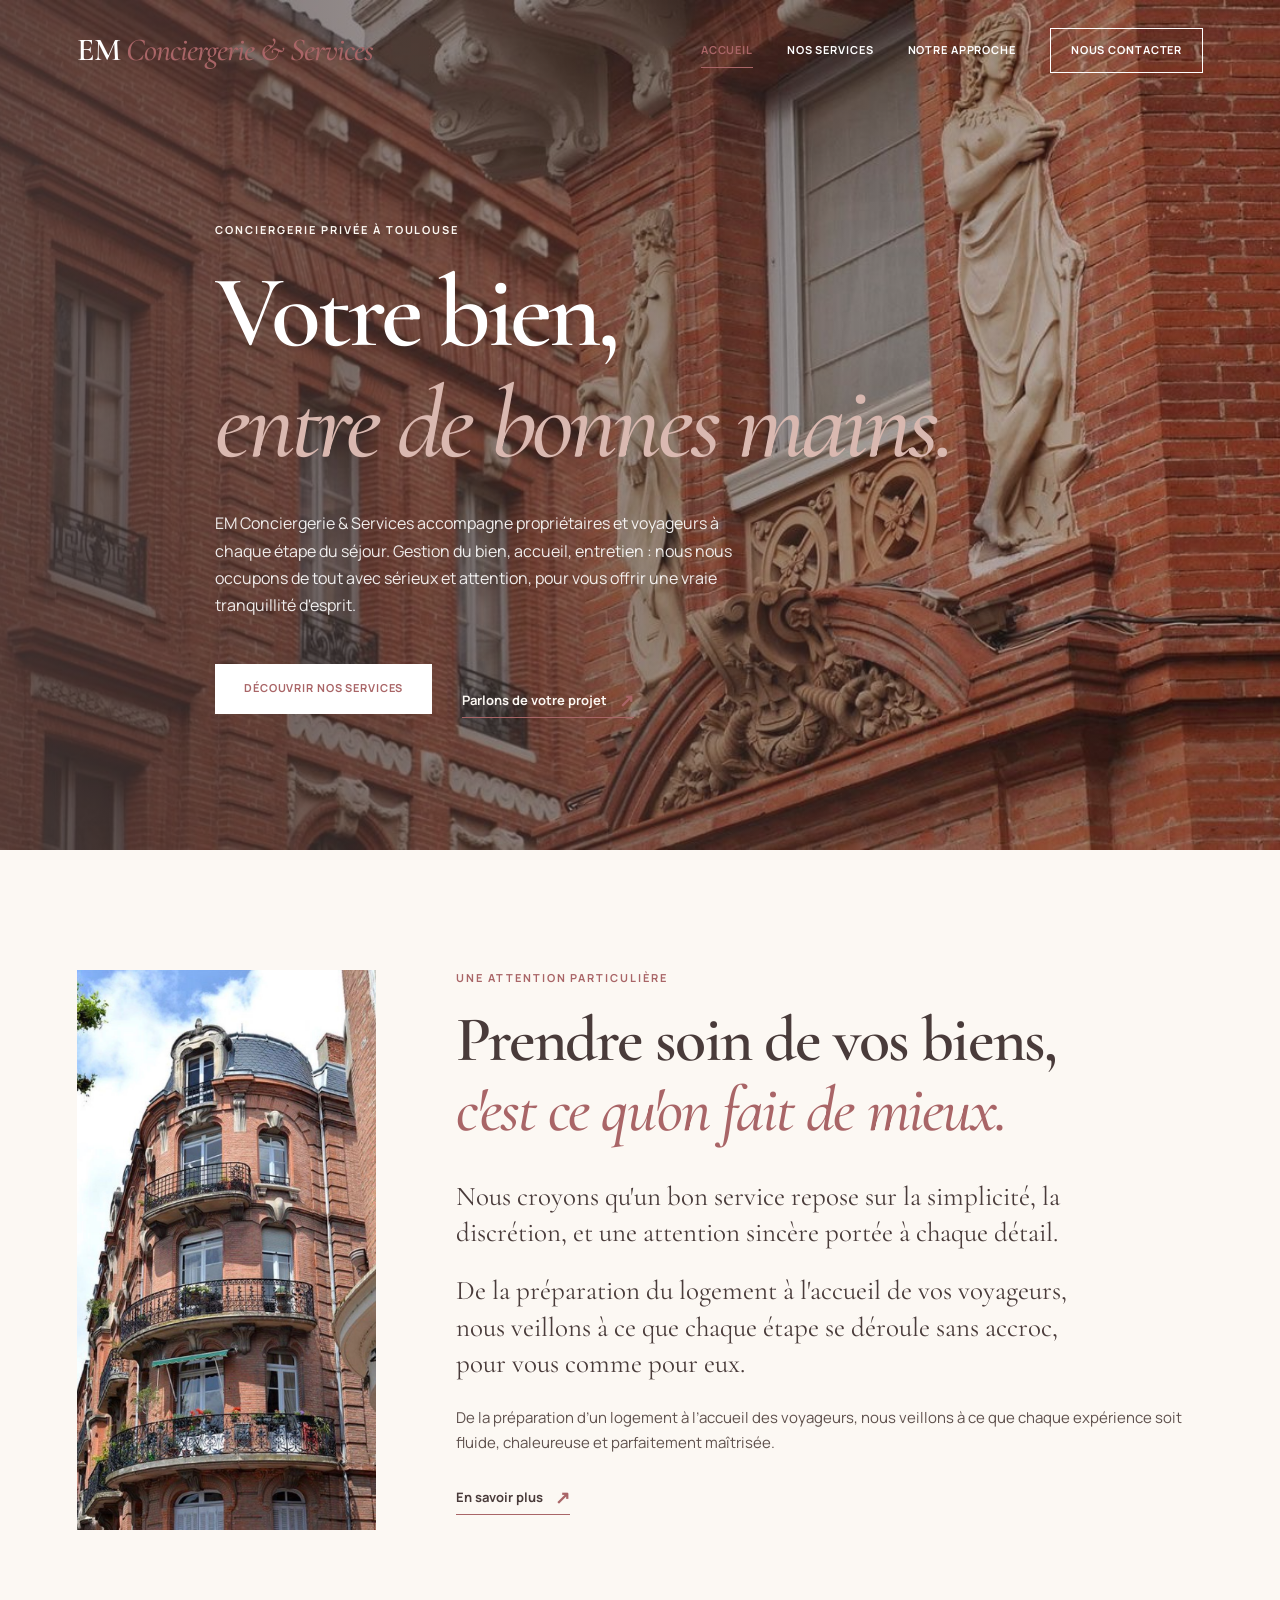
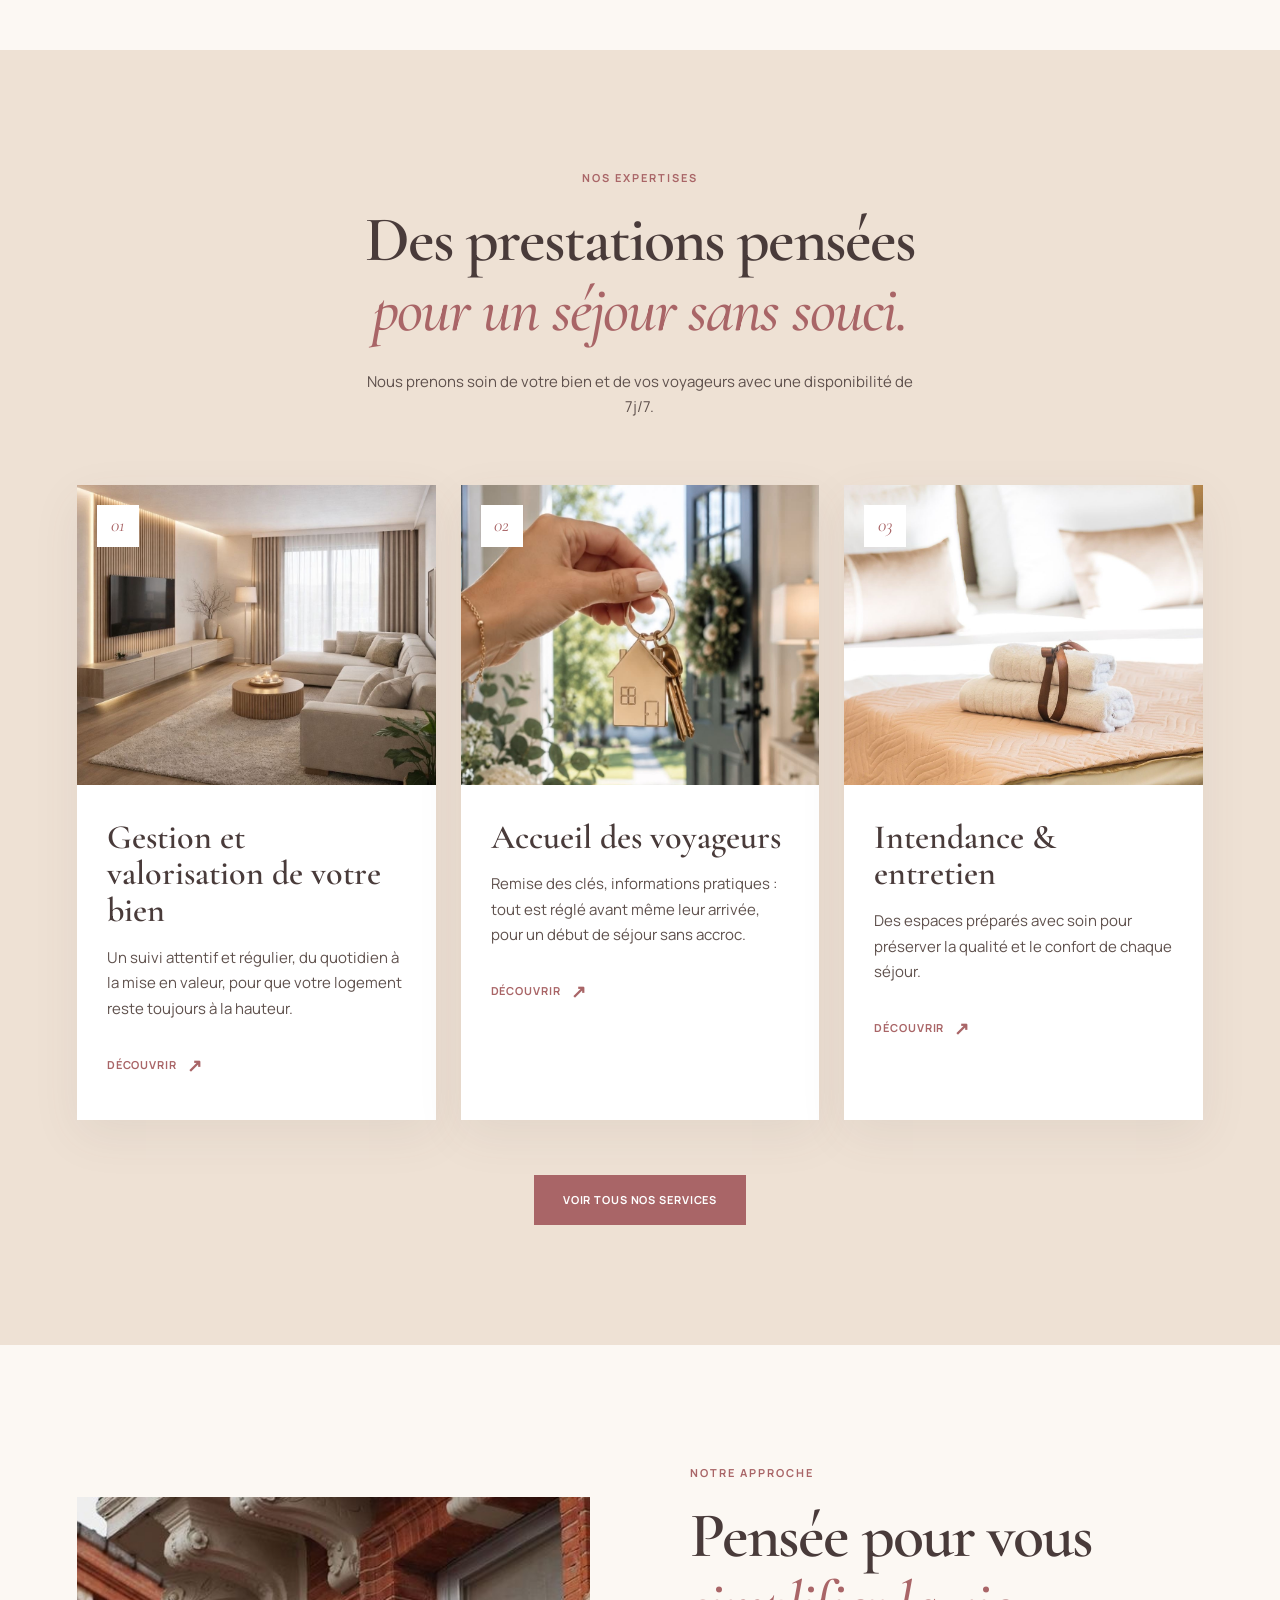
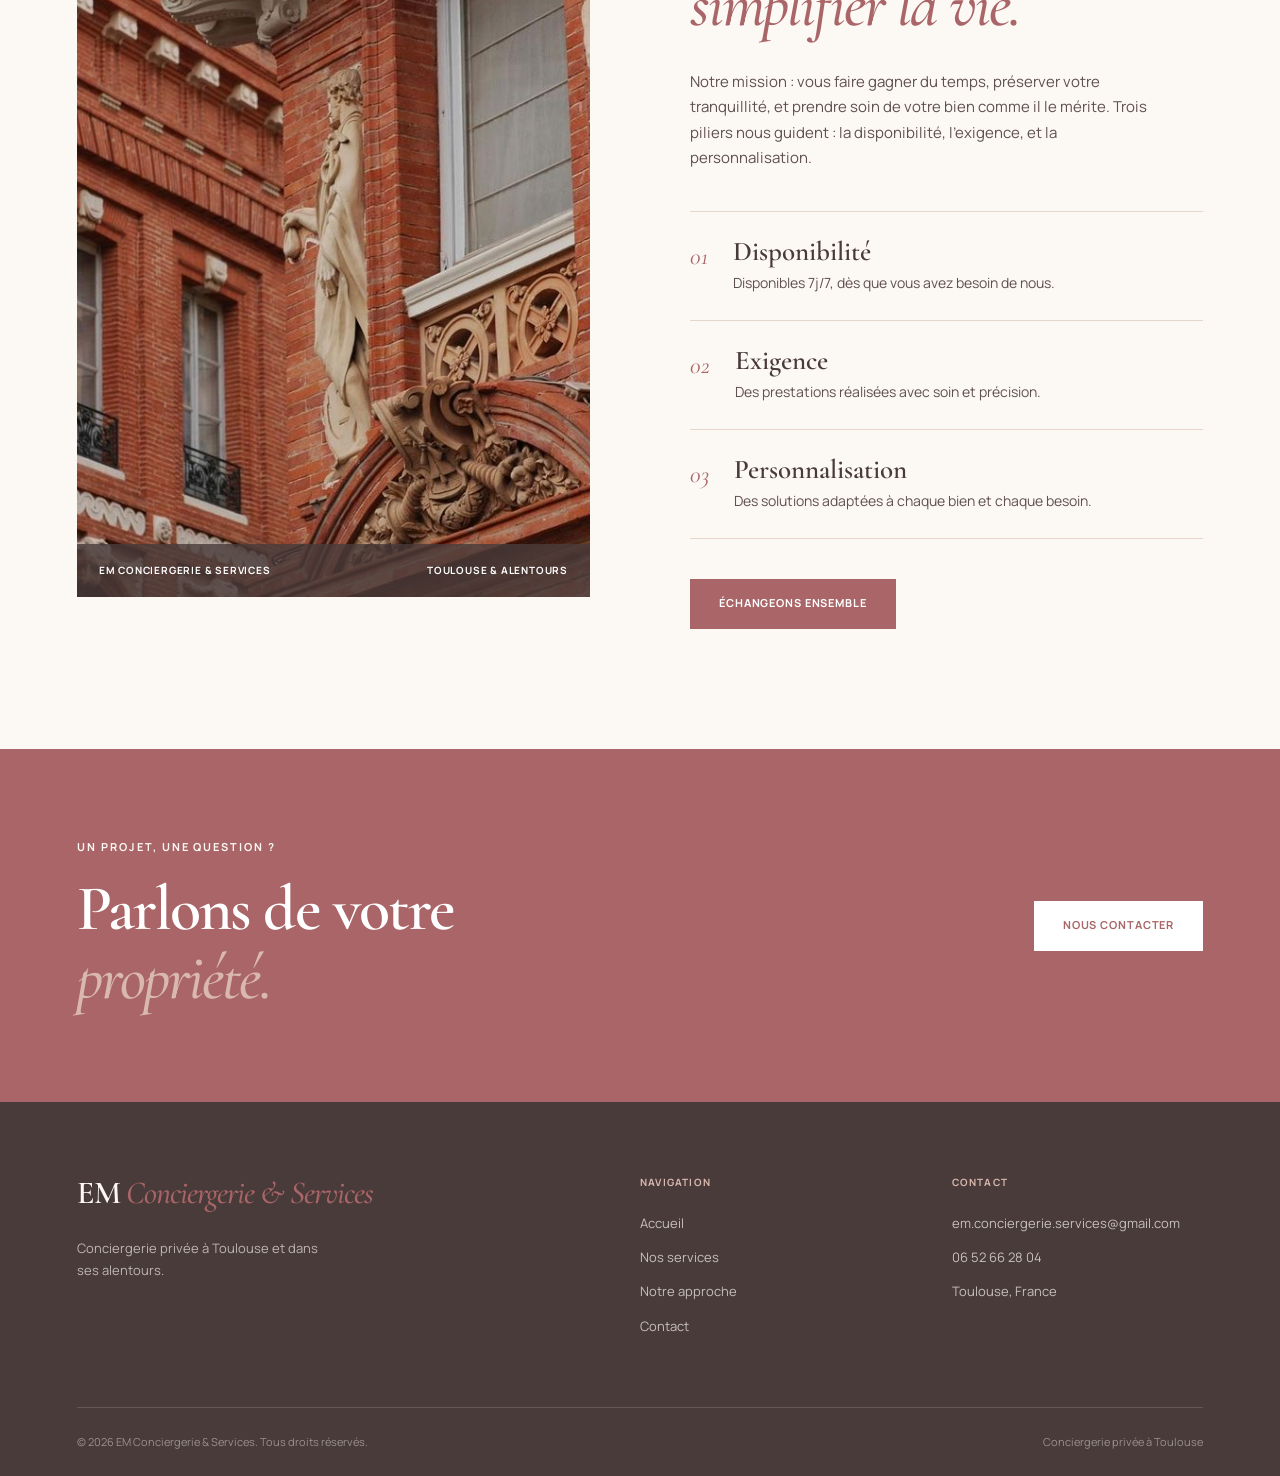
==== commit 4d9820aa: "maj mail" ====
--- a/index.html
+++ b/index.html
@@ -352,8 +352,8 @@
 
       <div class="footer-column">
         <h3>Contact</h3>
-        <a href="mailto:bonjour@maison-eclat.fr">
-          bonjour@maison-eclat.fr
+        <a href="mailto:em.conciergerie.services@gmail.com">
+          em.conciergerie.services@gmail.com
         </a>
         <a href="tel:+33600000000">
           06 52 66 28 04
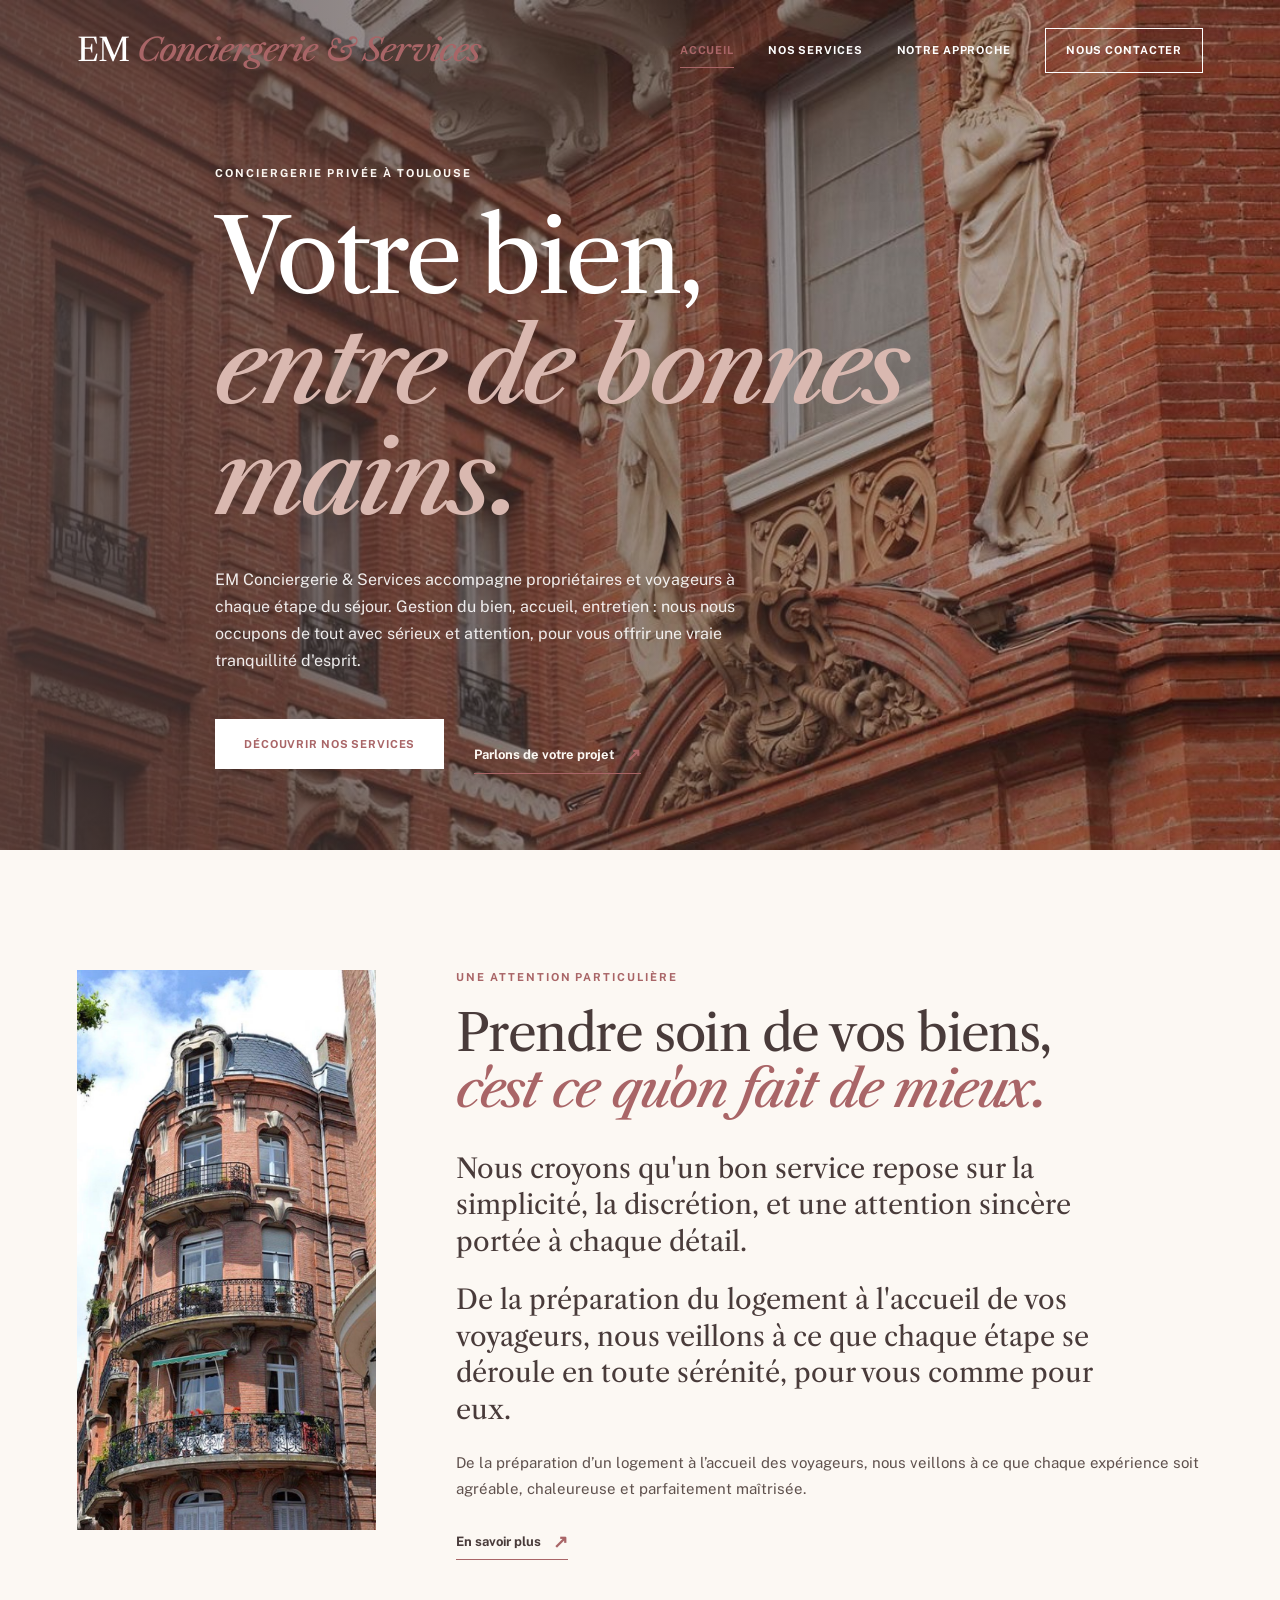
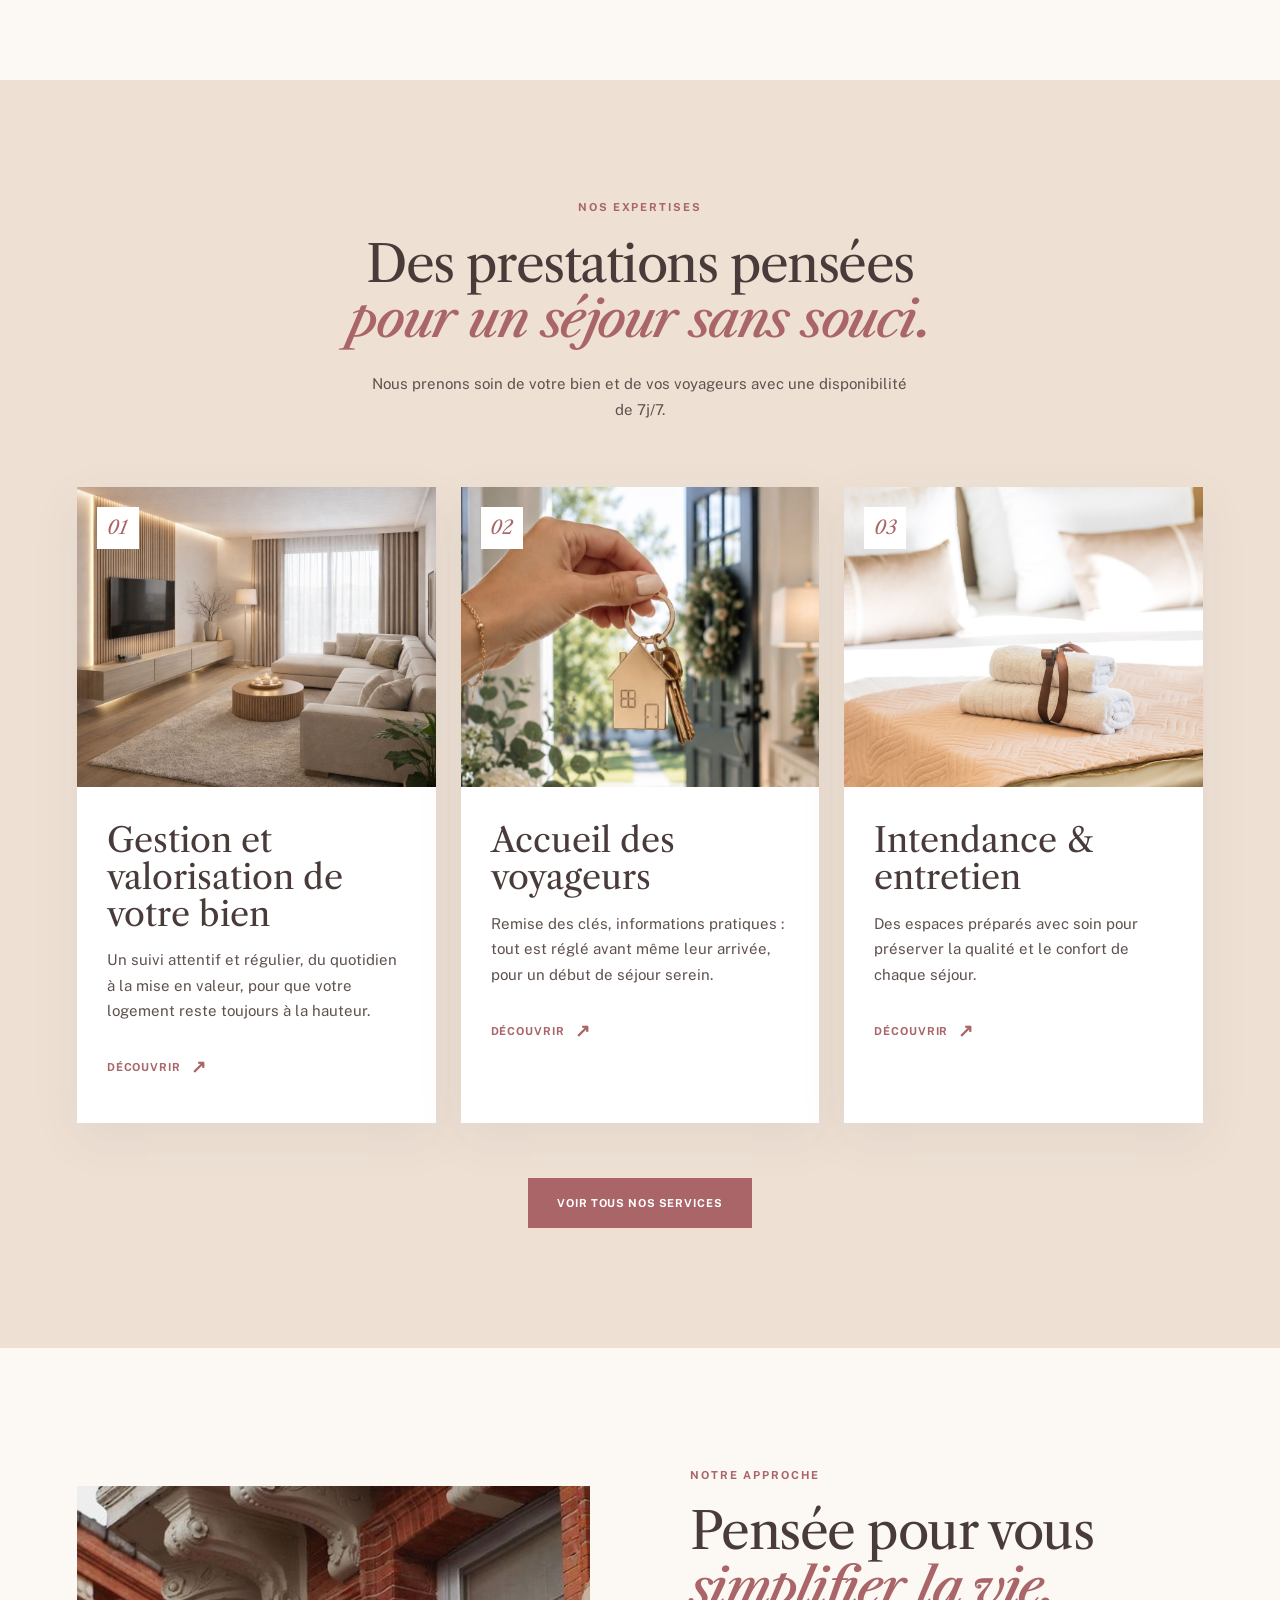
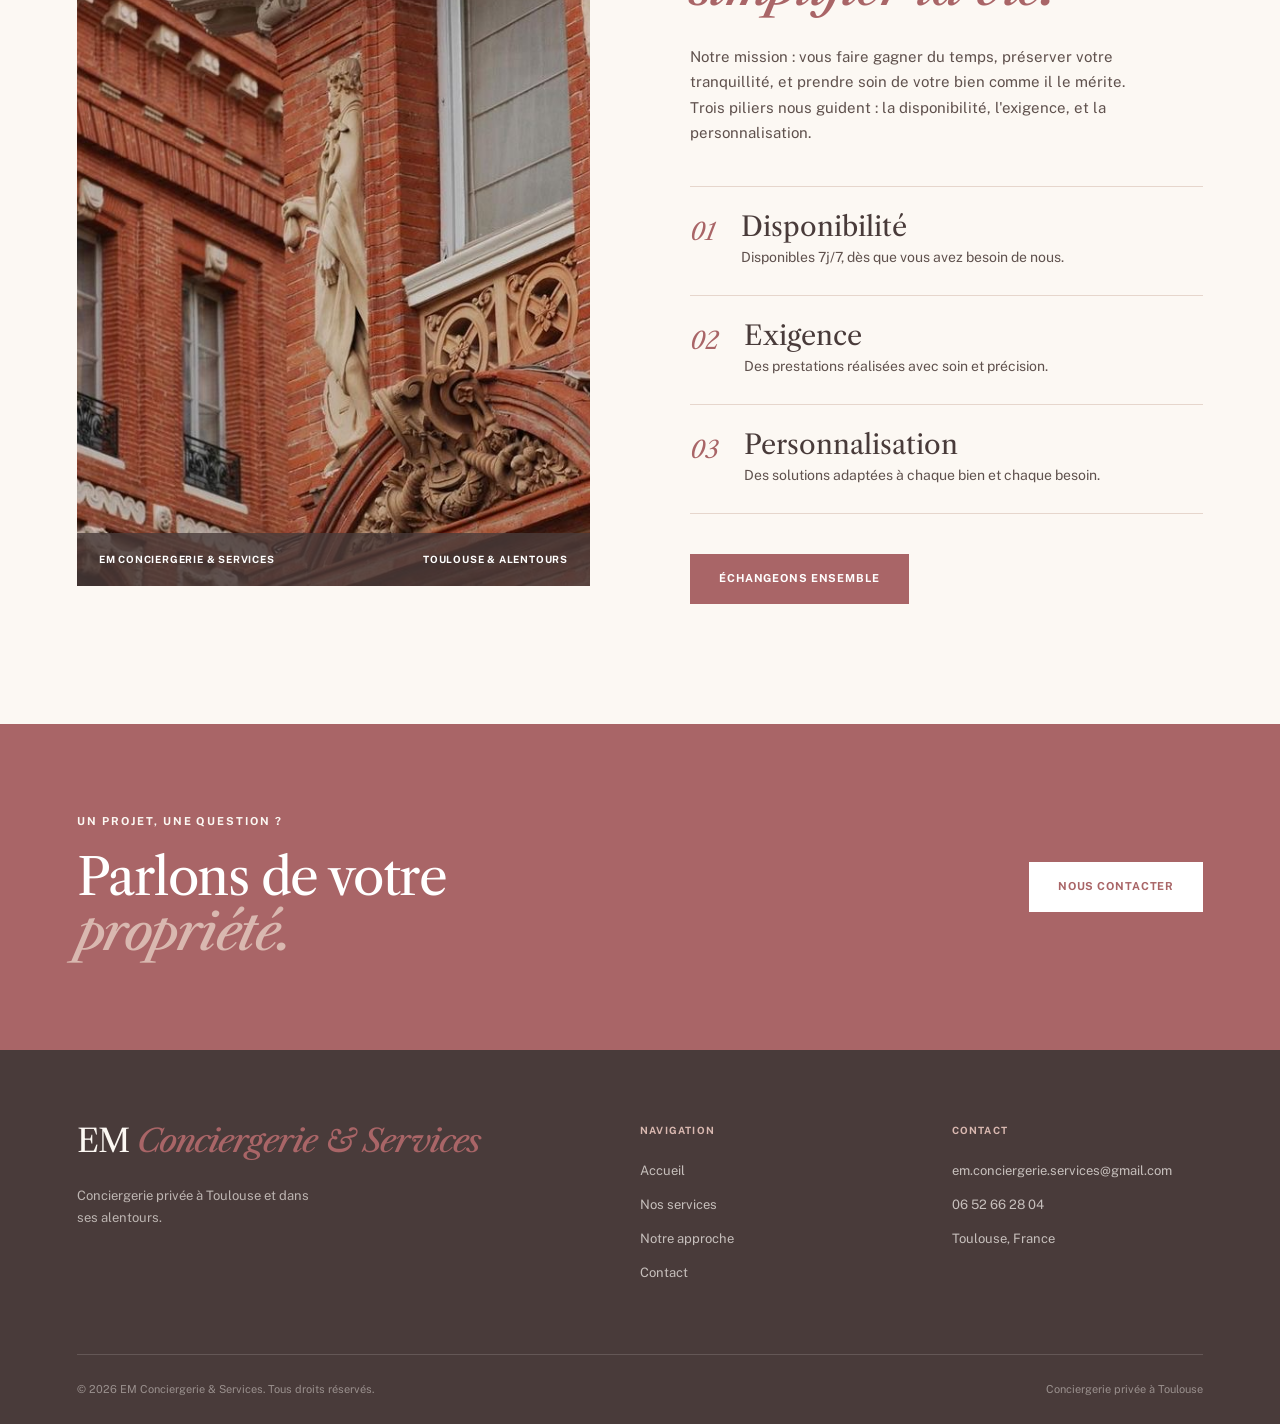
==== commit 61691e8a: "Ajustement de la taille des titres et du poids de police" ====
--- a/index.html
+++ b/index.html
@@ -15,7 +15,7 @@
   <link rel="preconnect" href="https://fonts.gstatic.com" crossorigin>
 
   <link
-    href="https://fonts.googleapis.com/css2?family=Cormorant+Garamond:wght@400;500;600;700&family=Manrope:wght@400;500;600;700&display=swap"
+    href="https://fonts.googleapis.com/css2?family=Libre+Caslon+Text:wght@400;700&family=Public+Sans:wght@400;500;600;700&display=swap"
     rel="stylesheet"
   >
 
@@ -110,12 +110,12 @@
           </p>
 
           <p class="large-text">
-            De la préparation du logement à l'accueil de vos voyageurs, nous veillons à ce que chaque étape se déroule sans accroc, pour vous comme pour eux.
+            De la préparation du logement à l'accueil de vos voyageurs, nous veillons à ce que chaque étape se déroule en toute sérénité, pour vous comme pour eux.
           </p>
 
           <p>
             De la préparation d’un logement à l’accueil des voyageurs,
-            nous veillons à ce que chaque expérience soit fluide,
+            nous veillons à ce que chaque expérience soit agréable, 
             chaleureuse et parfaitement maîtrisée.
           </p>
 
@@ -188,9 +188,7 @@
               <h3>Accueil des voyageurs</h3>
 
               <p>
-                Remise des clés, informations pratiques : tout 
-                est réglé avant même leur arrivée, pour un début de
-                séjour sans accroc.
+                Remise des clés, informations pratiques : tout est réglé avant même leur arrivée, pour un début de séjour serein.
               </p>
 
               <a href="services.html" class="card-link">
--- a/css/style.css
+++ b/css/style.css
@@ -34,7 +34,7 @@
 }
 
 body {
-  font-family: 'Manrope', sans-serif;
+  font-family: 'Public Sans', sans-serif;
   background-color: var(--fond);
   color: var(--texte);
   line-height: 1.7;
@@ -75,9 +75,9 @@
 h1,
 h2,
 h3 {
-  font-family: 'Cormorant Garamond', serif;
+  font-family: 'Libre Caslon Text', serif;
   color: var(--texte-fonce);
-  font-weight: 600;
+  font-weight: 400;
   line-height: 1.08;
 }
 
@@ -233,9 +233,9 @@
 
 .logo {
   color: inherit;
-  font-family: 'Cormorant Garamond', serif;
+  font-family: 'Libre Caslon Text', serif;
   font-size: 32px;
-  font-weight: 600;
+  font-weight: 400;
   letter-spacing: -0.03em;
   line-height: 1;
 }
@@ -396,7 +396,7 @@
 }
 
 .section-label span {
-  font-family: 'Cormorant Garamond', serif;
+  font-family: 'Libre Caslon Text', serif;
   font-size: 25px;
   font-style: italic;
 }
@@ -416,7 +416,7 @@
 .intro-content h2 {
   max-width: 750px;
   margin-bottom: 35px;
-  font-size: clamp(45px, 5vw, 72px);
+  font-size: clamp(36px, 4vw, 56px);
   letter-spacing: -0.03em;
 }
 
@@ -424,7 +424,7 @@
   max-width: 650px;
   margin-bottom: 22px;
   color: var(--texte-fonce);
-  font-family: 'Cormorant Garamond', serif;
+  font-family: 'Libre Caslon Text', serif;
   font-size: 27px;
   line-height: 1.35;
 }
@@ -441,7 +441,7 @@
 
 .section-heading h2 {
   margin-bottom: 25px;
-  font-size: clamp(45px, 5vw, 70px);
+  font-size: clamp(36px, 4vw, 56px);;
   letter-spacing: -0.03em;
 }
 
@@ -479,7 +479,7 @@
   height: 42px;
   background-color: var(--fond-blanc);
   color: var(--rose-principal);
-  font-family: 'Cormorant Garamond', serif;
+  font-family: 'Libre Caslon Text', serif;
   font-size: 19px;
   font-style: italic;
 }
@@ -572,7 +572,7 @@
 
 .approach-content h2 {
   margin-bottom: 30px;
-  font-size: clamp(45px, 5vw, 70px);
+  font-size: clamp(36px, 4vw, 56px);;
   letter-spacing: -0.03em;
 }
 
@@ -595,7 +595,7 @@
 
 .approach-item > span {
   color: var(--rose-principal);
-  font-family: 'Cormorant Garamond', serif;
+  font-family: 'Libre Caslon Text', serif;
   font-size: 24px;
   font-style: italic;
 }
@@ -630,7 +630,7 @@
 
 .contact-banner h2 {
   color: var(--fond-blanc);
-  font-size: clamp(45px, 5vw, 70px);
+  font-size: clamp(36px, 4vw, 56px);;
   letter-spacing: -0.03em;
 }
 
@@ -720,7 +720,7 @@
 
 .service-detail-content h2 {
   margin-bottom: 25px;
-  font-size: clamp(45px, 5vw, 68px);
+  font-size: clamp(36px, 4vw, 56px);;
   letter-spacing: -0.03em;
 }
 
@@ -772,7 +772,7 @@
 
 .contact-information h2 {
   margin-bottom: 30px;
-  font-size: clamp(45px, 5vw, 70px);
+  font-size: clamp(36px, 4vw, 56px);;
   letter-spacing: -0.03em;
 }
 
@@ -928,7 +928,7 @@
 .footer-column h3 {
   margin-bottom: 12px;
   color: var(--rose-poudre);
-  font-family: 'Manrope', sans-serif;
+  font-family: 'Public Sans', sans-serif;
   font-size: 10px;
   font-weight: 700;
   letter-spacing: 0.12em;
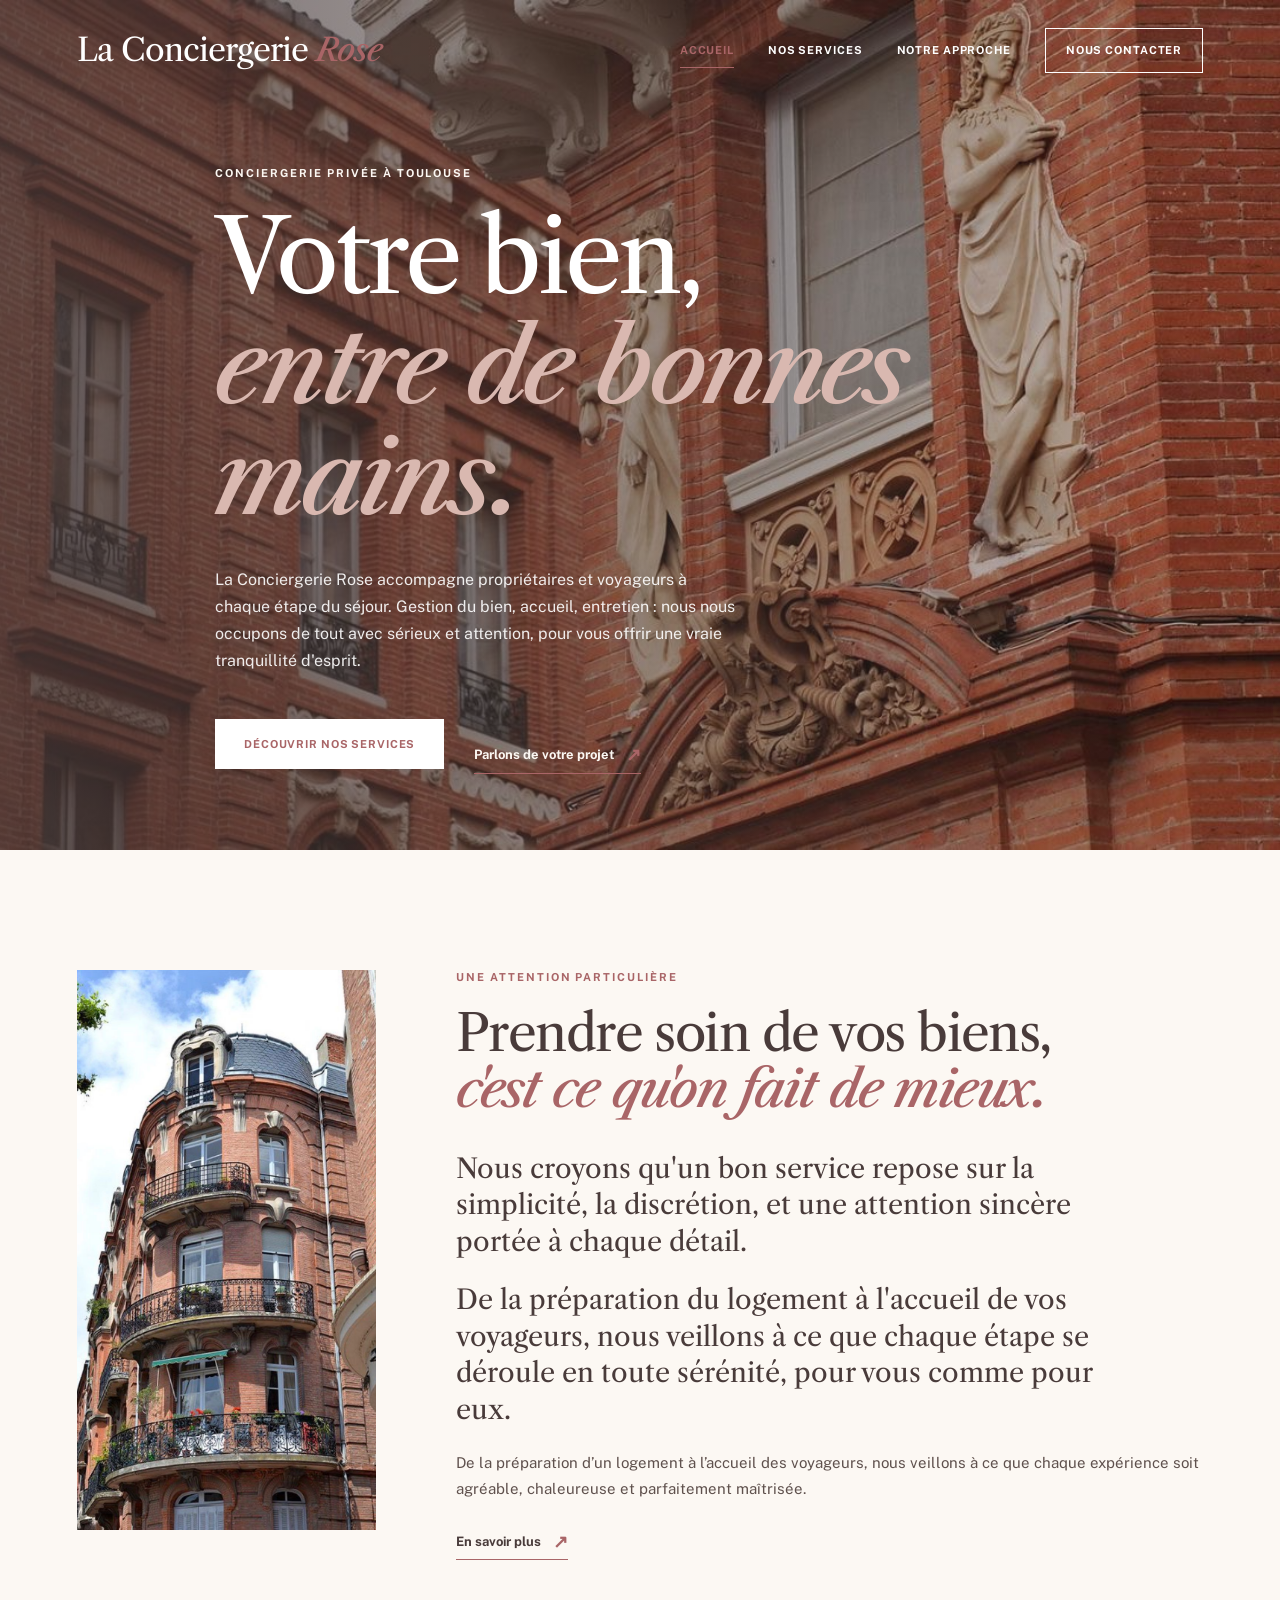
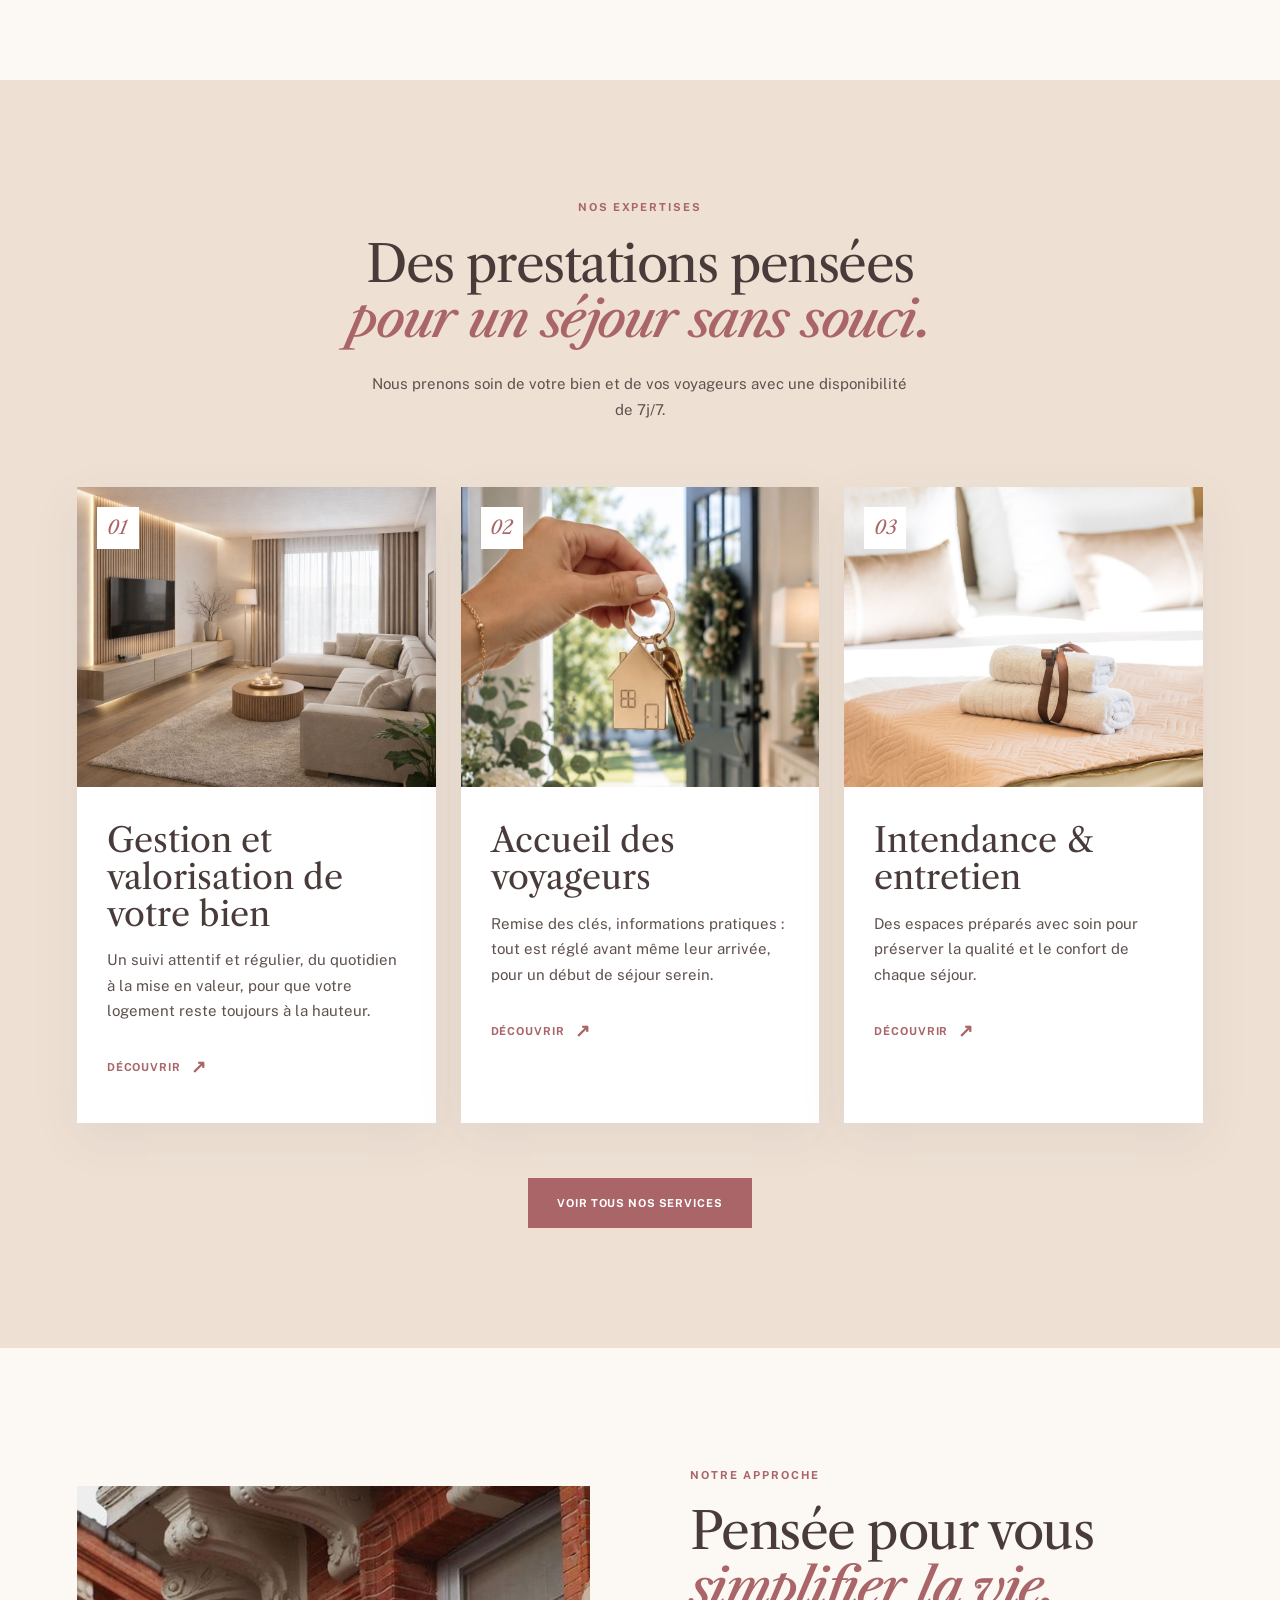
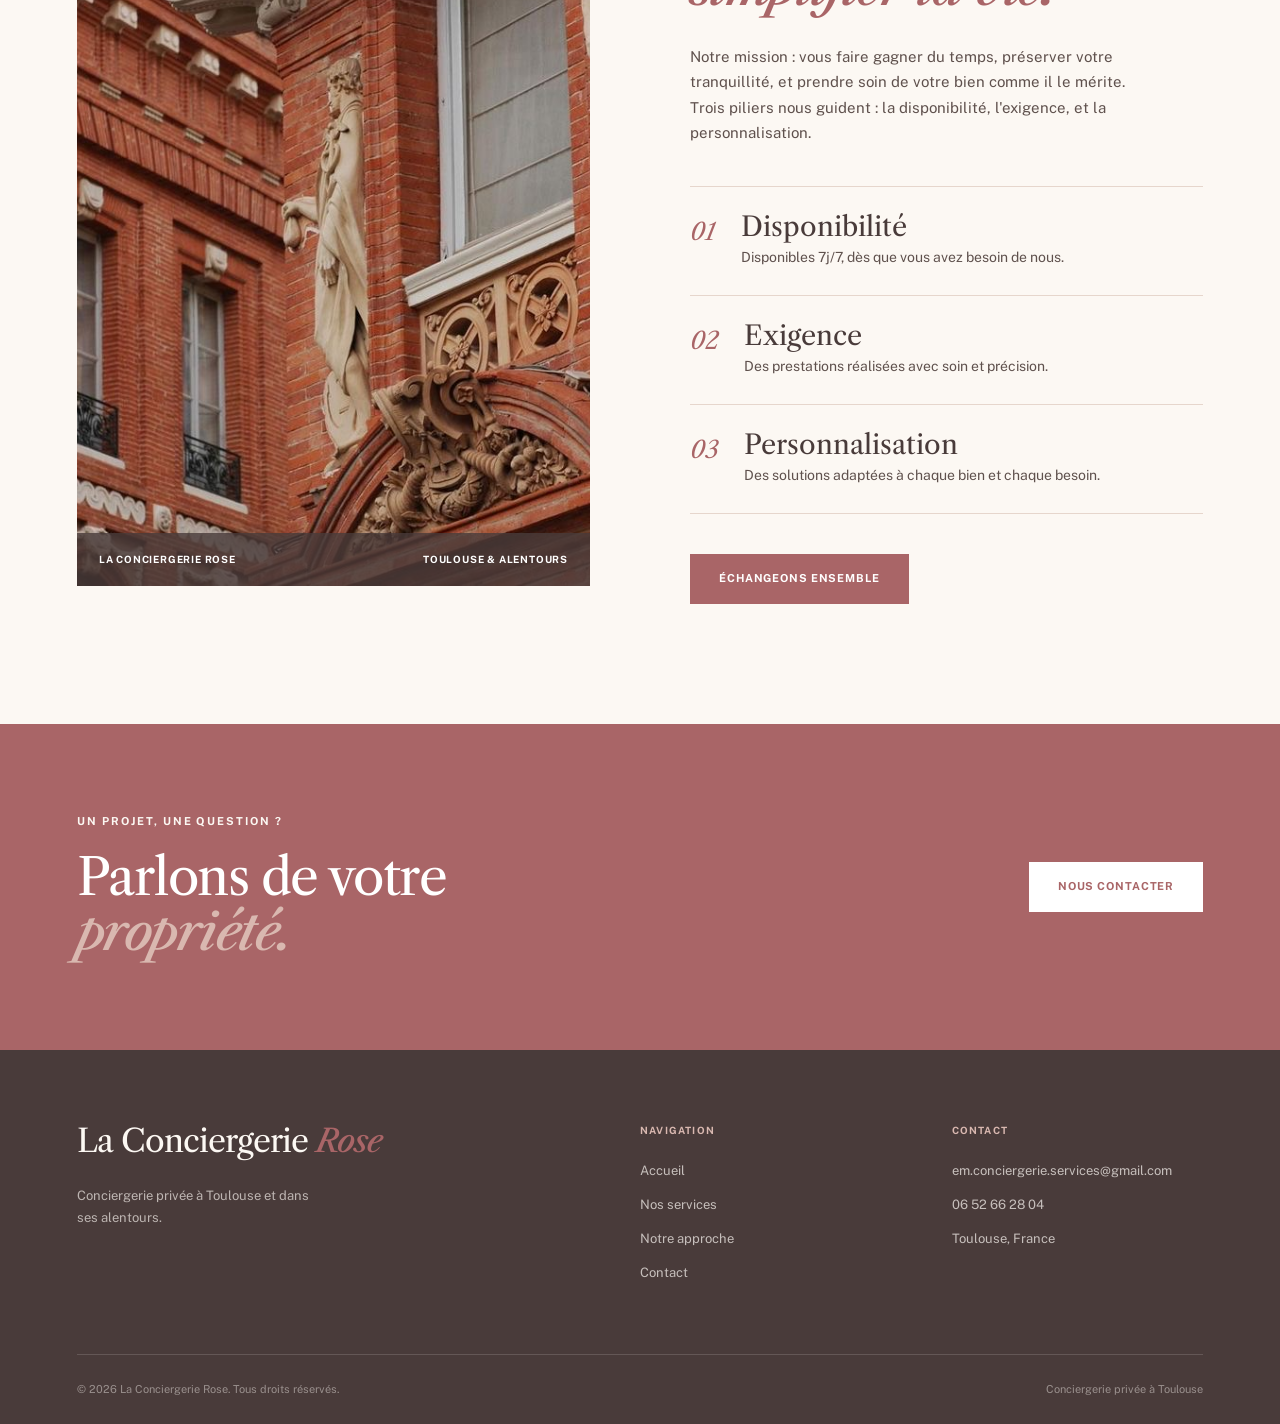
==== commit abfc5cf7: "nouveau nom" ====
--- a/index.html
+++ b/index.html
@@ -4,11 +4,11 @@
   <meta charset="UTF-8">
   <meta name="viewport" content="width=device-width, initial-scale=1.0">
 
-  <title>EM Conciergerie & Services | Conciergerie à Toulouse</title>
+  <title>Accueil | La Conciergerie Rose</title>
 
   <meta
     name="description"
-    content="EM Conciergerie service, conciergerie privée à Toulouse. Accueil des voyageurs, intendance et services sur mesure."
+    content="La Conciergerie Rose, conciergerie privée à Toulouse. Accueil des voyageurs, intendance et services sur mesure."
   >
 
   <link rel="preconnect" href="https://fonts.googleapis.com">
@@ -29,7 +29,7 @@
     <div class="container navigation">
 
       <a href="index.html" class="logo">
-        EM <span>Conciergerie & Services</span>
+        La Conciergerie <span>Rose</span>
         </a>
         
         <button
@@ -69,7 +69,7 @@
         </h1>
 
         <p class="hero-description">
-          EM Conciergerie & Services accompagne propriétaires et 
+          La Conciergerie Rose accompagne propriétaires et 
           voyageurs à chaque étape du séjour. Gestion du bien, accueil, 
           entretien : nous nous occupons de tout avec sérieux et 
           attention, pour vous offrir une vraie tranquillité d'esprit.
@@ -244,7 +244,7 @@
             alt="Intérieur lumineux et élégant"
           >
           <div class="image-caption">
-            <span>EM Conciergerie & Services</span>
+            <span>La Conciergerie Rose</span>
             <span>Toulouse & alentours</span>
           </div>
         </div>
@@ -331,7 +331,7 @@
 
       <div class="footer-brand">
         <a href="index.html" class="logo">
-          EM <span>Conciergerie & Services</span>
+          La Conciergerie <span>Rose</span>
         </a>
 
         <p>
@@ -362,7 +362,7 @@
     </div>
 
     <div class="container footer-bottom">
-      <p>© 2026 EM Conciergerie & Services. Tous droits réservés.</p>
+      <p>© 2026 La Conciergerie Rose. Tous droits réservés.</p>
       <p>Conciergerie privée à Toulouse</p>
     </div>
   </footer>
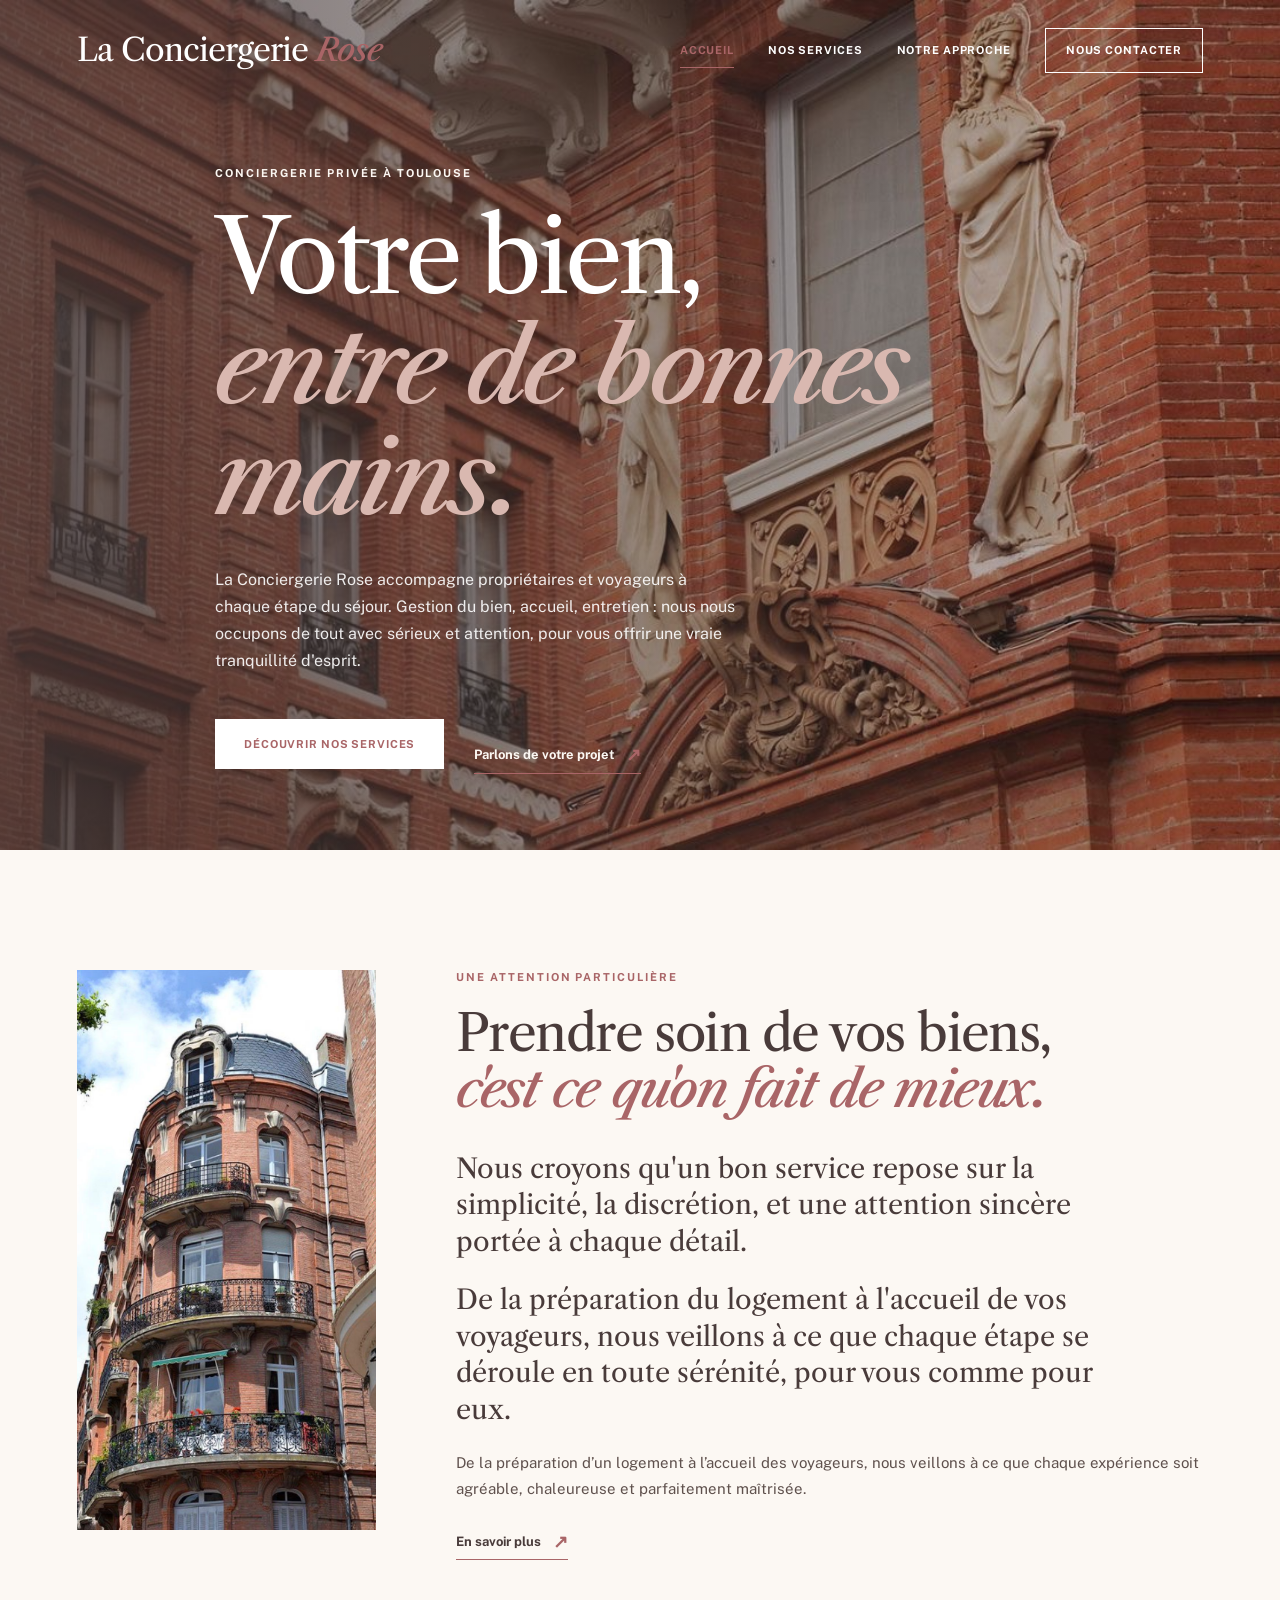
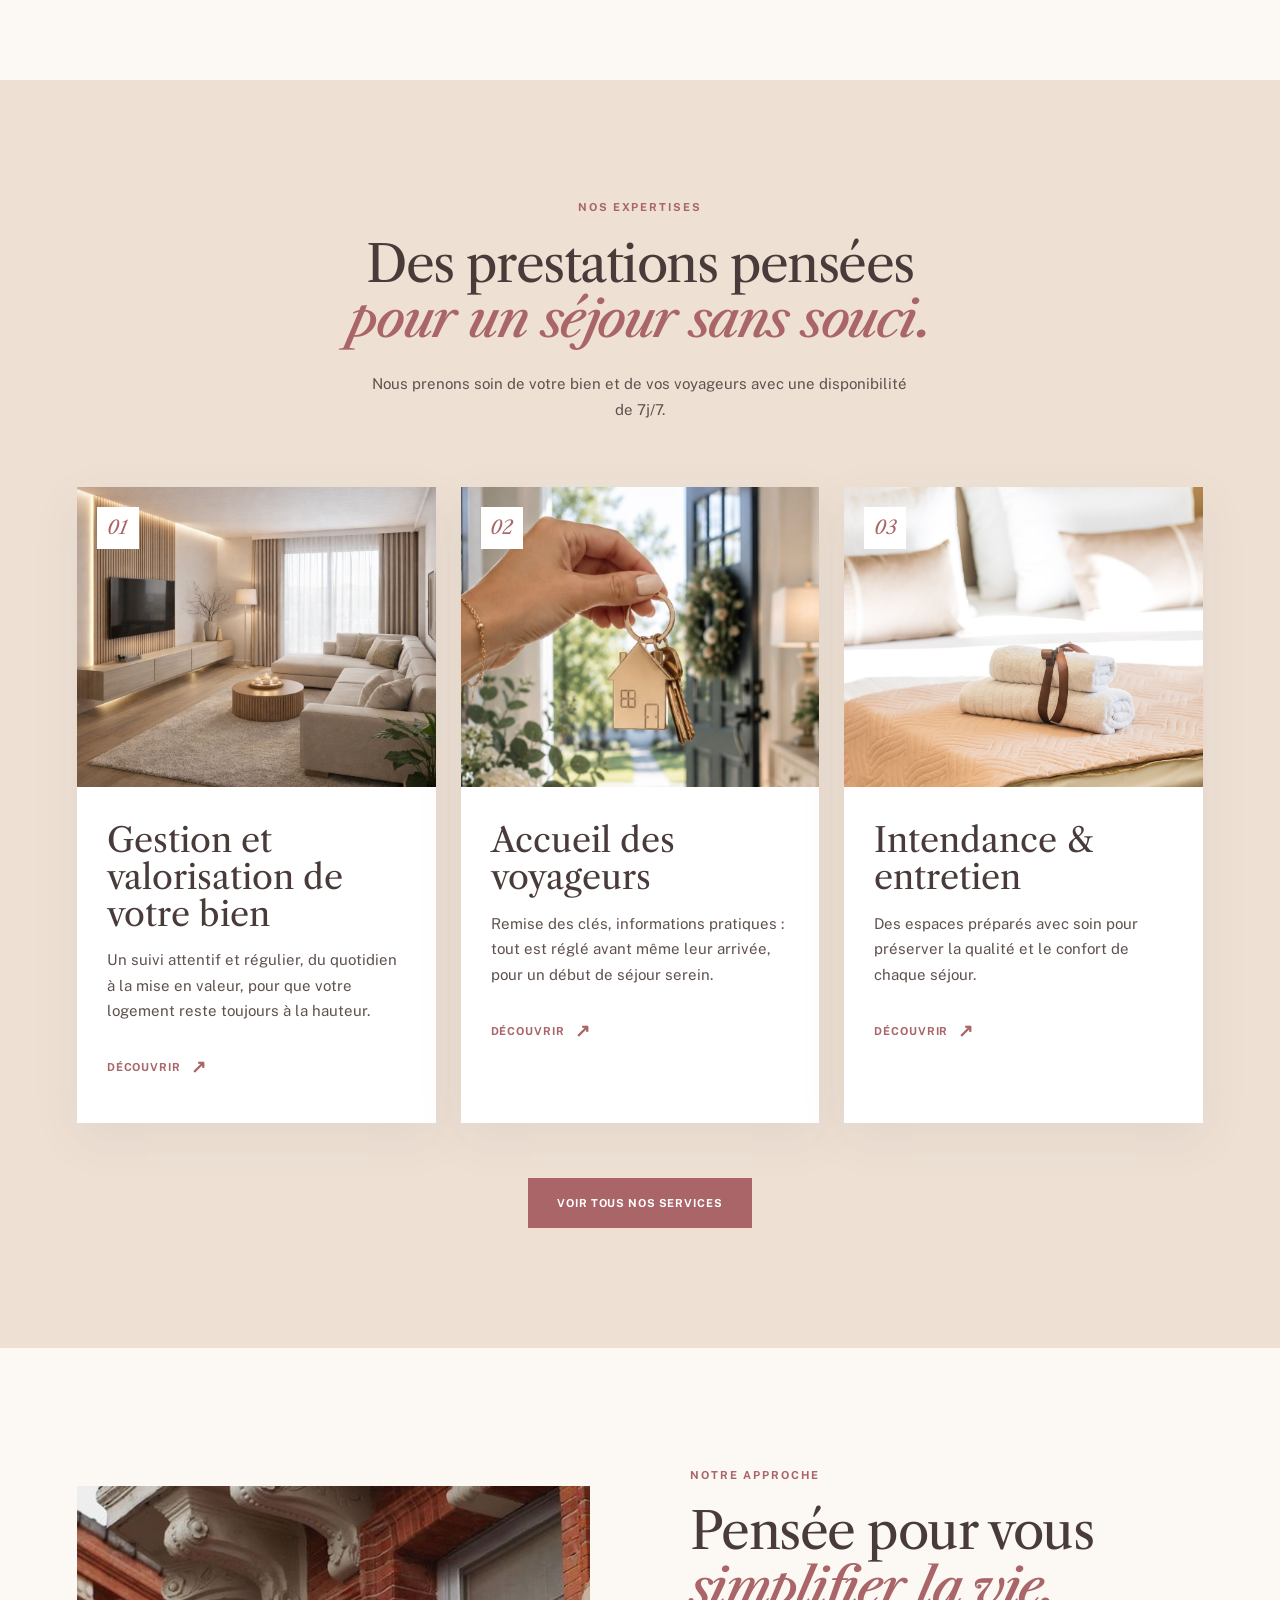
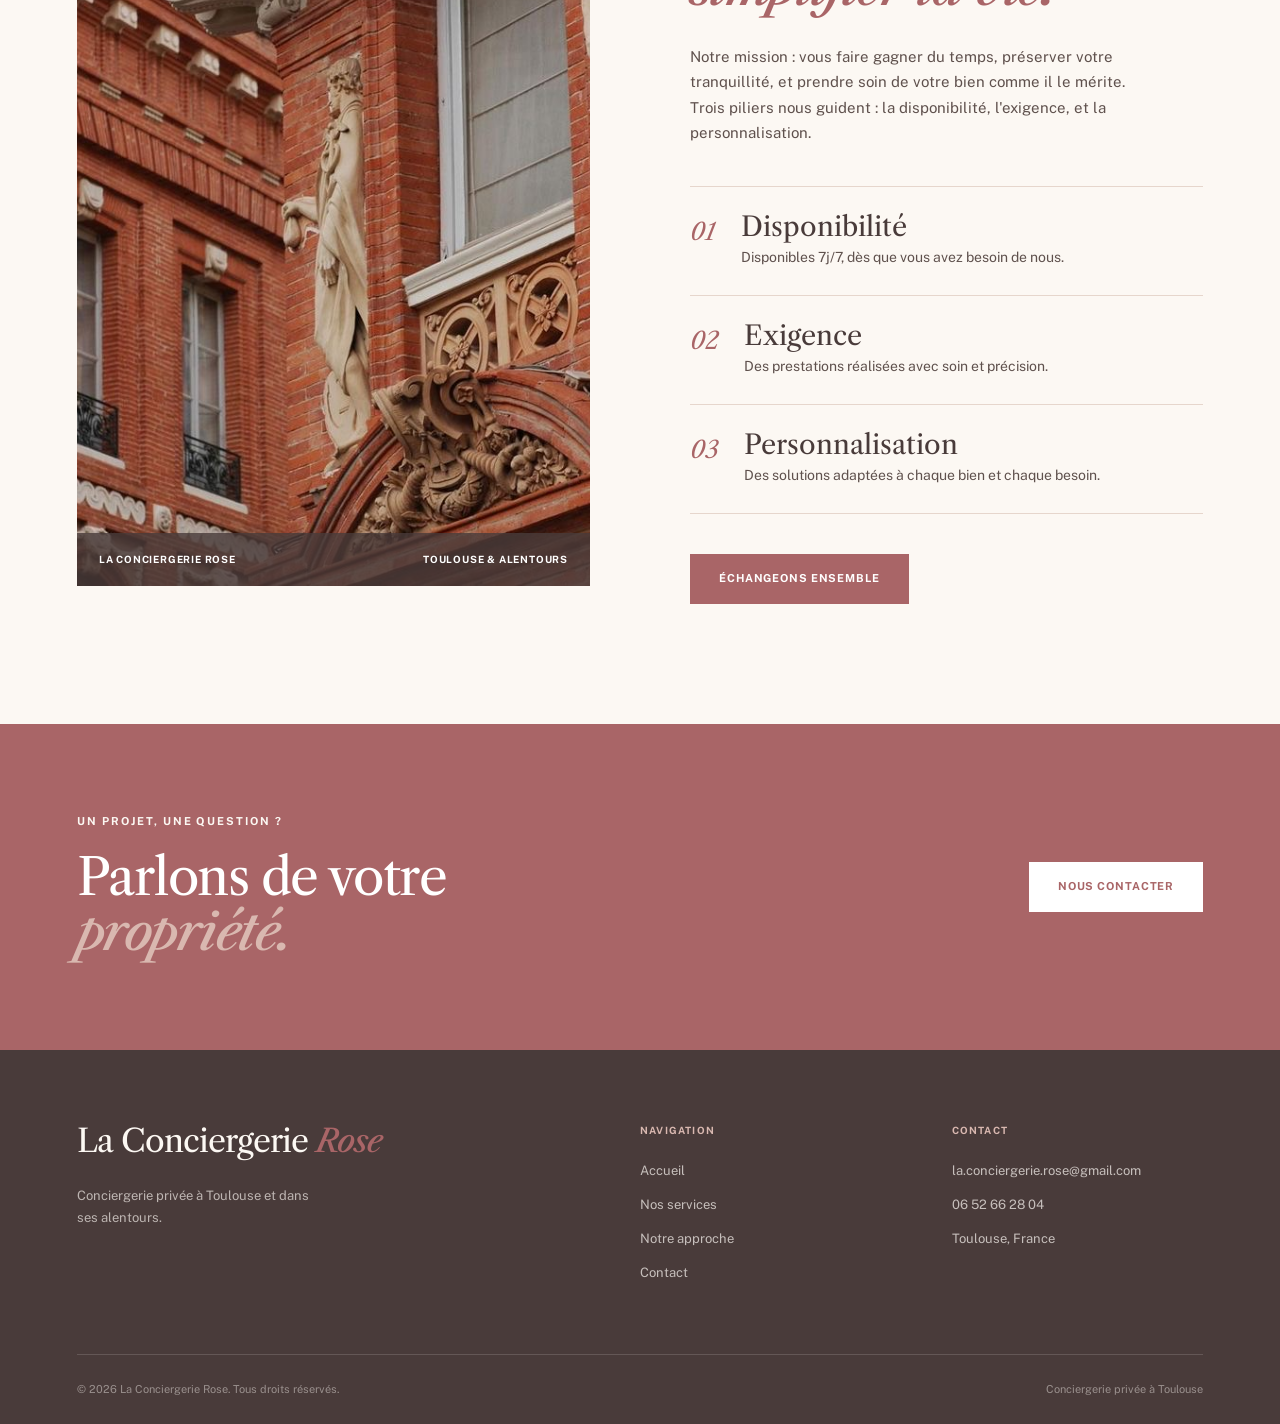
==== commit 23289d3f: "màj adresse mail" ====
--- a/index.html
+++ b/index.html
@@ -350,8 +350,8 @@
 
       <div class="footer-column">
         <h3>Contact</h3>
-        <a href="mailto:em.conciergerie.services@gmail.com">
-          em.conciergerie.services@gmail.com
+        <a href="mailto:la.conciergerie.rose@gmail.com">
+          la.conciergerie.rose@gmail.com
         </a>
         <a href="tel:+33600000000">
           06 52 66 28 04
